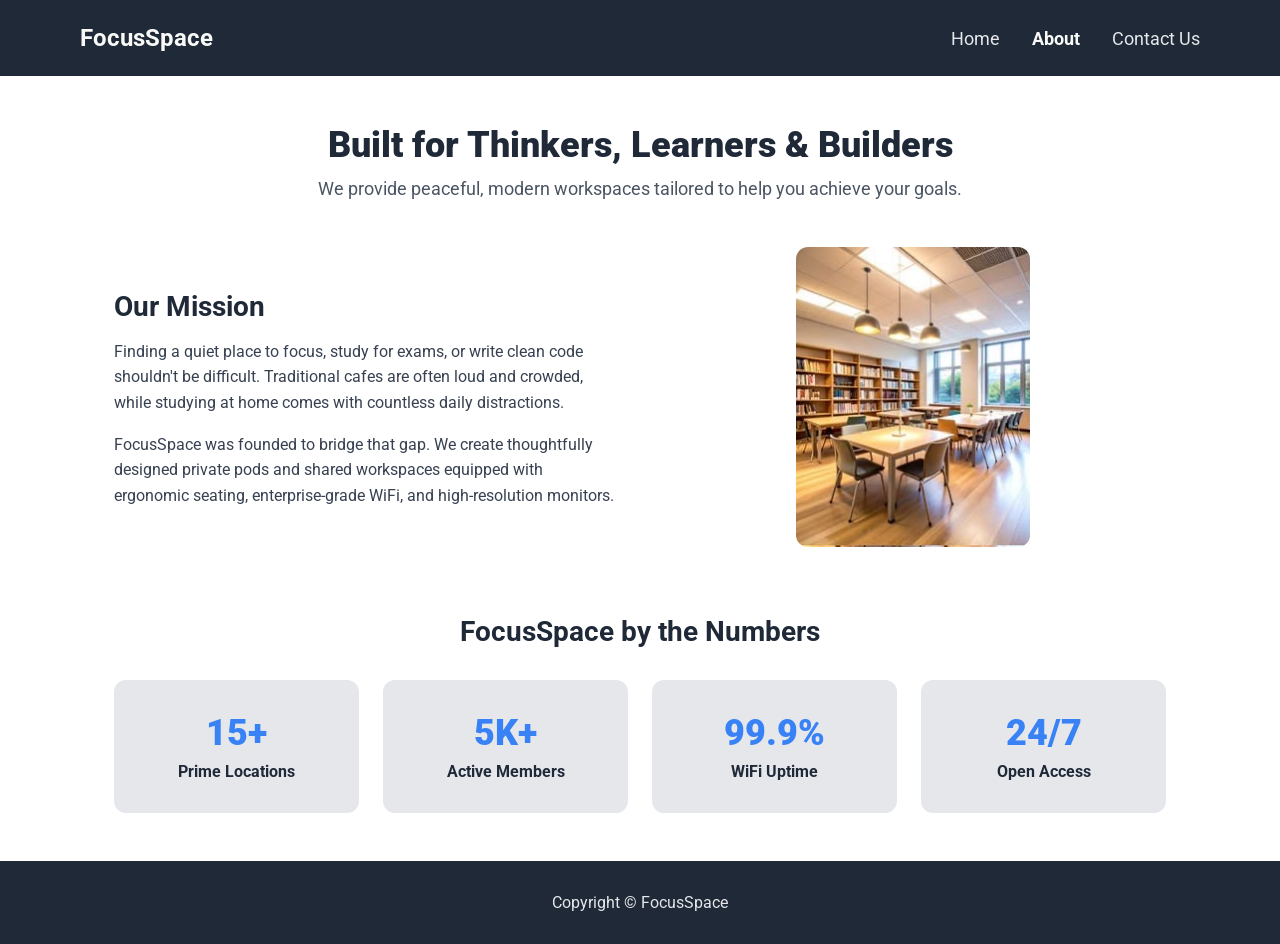
==== about.html @ 8900c51f "Update FocusSpace website layout, assets, and responsive navigation" ====
<!DOCTYPE html>
<html lang="en">
<head>
    <meta charset="UTF-8">
    <meta name="viewport" content="width=device-width, initial-scale=1.0">
    <title>FocusSpace - About</title>
    <link rel="stylesheet" href="main.css">
</head>
<body>
    <header>
        <div class="header-bar">
            <a href="index.html" class="logo">FocusSpace</a>
            
            <label for="nav-toggle" class="nav-toggle">
                <figure>                    
<img src="img/list.svg" width="32" height="32" alt="Toggle navigation menu">
                </figure>
            </label>
        </div>

        <input type="checkbox" id="nav-toggle" class="nav-toggle-checkbox">
        
        <nav>
            <ul>
                <li><a href="index.html">Home</a></li>
                <li><a href="about.html" aria-current="page">About</a></li>
                <li><a href="contact.html">Contact Us</a></li>
            </ul>
        </nav>
    </header>

    <main class="page-container">
        <section class="about-hero">
            <h1>Built for Thinkers, Learners & Builders</h1>
            <p>We provide peaceful, modern workspaces tailored to help you achieve your goals.</p>
        </section>

        <section class="about-content">
            <div class="about-text">
                <h2>Our Mission</h2>
                <p>Finding a quiet place to focus, study for exams, or write clean code shouldn't be difficult. Traditional cafes are often loud and crowded, while studying at home comes with countless daily distractions.</p>
                <p>FocusSpace was founded to bridge that gap. We create thoughtfully designed private pods and shared workspaces equipped with ergonomic seating, enterprise-grade WiFi, and high-resolution monitors.</p>
            </div>
            <div class="about-image">
                <picture>
                    <source srcset="img/desk.jpeg" media="(max-width: 600px)">
                    <img src="img/desk.jpeg" alt="Workspace interior">
                </picture>
            </div>
        </section>

        <section class="about-stats-section">
            <h2>FocusSpace by the Numbers</h2>
            <div class="stats-cards-container">
                <div class="stat-card">
                    <h3>15+</h3>
                    <p>Prime Locations</p>
                </div>
                <div class="stat-card">
                    <h3>5K+</h3>
                    <p>Active Members</p>
                </div>
                <div class="stat-card">
                    <h3>99.9%</h3>
                    <p>WiFi Uptime</p>
                </div>
                <div class="stat-card">
                    <h3>24/7</h3>
                    <p>Open Access</p>
                </div>
            </div>
        </section>
    </main>

    <footer>
        <p>Copyright &copy;  FocusSpace</p>
    </footer>
</body>
</html>
---- main.css ----
@import url('https://fonts.googleapis.com/css2?family=Roboto:ital,wght@0,300;0,400;0,700;0,900;1,300&display=swap');

* {
    margin: 0;
    padding: 0;
    box-sizing: border-box;
}

:root {
    --bg-dark: #1F2937;
    --text-main: #F9FAF8;
    --text-sub: #E5E7EB;
    --color-accent: #3882F6;
    --bg-quote: #E5E7EB;
    --text-quote: #1F2937;
    --text-info-header: #1F2937;
    --color-white: #FFFFFF;
    --font-family: 'Roboto', sans-serif;
}

body {
    font-family: var(--font-family);
    display: flex;
    flex-direction: column;
    min-height: 100vh;
    color: var(--text-main);
    background-color: var(--color-white);
}

header {
    background-color: var(--bg-dark);
    display: flex;
    flex-direction: column;
    padding: 16px 24px;
}

.header-bar {
    display: flex;
    justify-content: space-between;
    align-items: center;
    width: 100%;
}

.header-bar .logo {
    font-size: 24px;
    font-weight: 700;
    color: var(--text-main);
    text-decoration: none;
}

.nav-toggle {
    cursor: pointer;
    display: flex;
    align-items: center;
}

.nav-toggle figure {
    display: flex;
    align-items: center;
}

.nav-toggle-checkbox {
    display: none;
}

header nav {
    height: 0;
    overflow: hidden;
    transition: height 0.3s ease;
}

.nav-toggle-checkbox:checked ~ nav {
    height: auto;
}

header nav ul {
    list-style: none;
    display: flex;
    flex-direction: column;
    gap: 16px;
    padding-top: 16px;
}

header nav ul li a {
    text-decoration: none;
    color: var(--text-sub);
    font-size: 18px;
    transition: color 0.2s;
}

header nav ul li a:hover,
header nav ul li a[aria-current="page"] {
    color: var(--text-main);
    font-weight: 700;
}

.hero-section {
    background-color: var(--bg-dark);
    padding: 48px 24px 72px;
}

.hero-container {
    display: flex;
    flex-direction: column-reverse;
    align-items: center;
    gap: 32px;
    max-width: 1100px;
    margin: 0 auto;
}

.hero-text {
    display: flex;
    flex-direction: column;
    align-items: flex-start;
    gap: 16px;
    flex: 1;
}

.hero-text h1 {
    font-size: 32px;
    font-weight: 900;
    color: var(--text-main);
    line-height: 1.15;
}

.hero-text p {
    font-size: 18px;
    color: var(--text-sub);
    line-height: 1.5;
}

.btn-primary {
    display: inline-block;
    background-color: var(--color-accent);
    color: var(--text-main);
    font-size: 18px;
    font-weight: 700;
    text-decoration: none;
    padding: 10px 32px;
    border-radius: 8px;
    border: none;
    cursor: pointer;
    transition: opacity 0.2s;
}

.btn-primary:hover {
    opacity: 0.9;
}

.hero-image {
    flex: 1;
    width: 100%;
    display: flex;
    justify-content: center;
}

.hero-image img {
    width: 100%;
    max-width: 450px;
    height: 250px;
    object-fit: cover;
    border-radius: 8px;
}

.info-section {
    padding: 56px 24px;
    background-color: var(--color-white);
    display: flex;
    flex-direction: column;
    align-items: center;
    gap: 40px;
}

.info-section h2 {
    font-size: 36px;
    font-weight: 900;
    color: var(--text-info-header);
    text-align: center;
}

.cards-container {
    display: flex;
    flex-wrap: wrap;
    justify-content: center;
    gap: 36px;
    max-width: 1100px;
    width: 100%;
}

.info-card {
    display: flex;
    flex-direction: column;
    align-items: center;
    gap: 12px;
    width: 180px;
    text-align: center;
}

.card-image-box {
    width: 140px;
    height: 140px;
    border: 4px solid var(--color-accent);
    border-radius: 16px;
    overflow: hidden;
    display: flex;
    align-items: center;
    justify-content: center;
}

.card-image-box img {
    width: 100%;
    height: 100%;
    object-fit: cover;
}

.info-card p {
    font-size: 14px;
    color: #4b5563;
    line-height: 1.4;
}

.quote-section {
    background-color: var(--bg-quote);
    padding: 80px 24px;
    display: flex;
    justify-content: center;
}

.quote-container {
    max-width: 820px;
    display: flex;
    flex-direction: column;
    gap: 12px;
}

.quote-container blockquote {
    font-size: 24px;
    font-weight: 300;
    font-style: italic;
    color: var(--text-quote);
    line-height: 1.4;
}

.quote-container figcaption {
    font-size: 18px;
    font-weight: 700;
    color: var(--text-quote);
    align-self: flex-end;
}

.cta-section {
    padding: 64px 24px;
    background-color: var(--color-white);
    display: flex;
    justify-content: center;
}

.cta-box {
    background-color: var(--color-accent);
    color: var(--text-main);
    border-radius: 12px;
    padding: 40px 32px;
    display: flex;
    flex-direction: column;
    gap: 24px;
    width: 100%;
    max-width: 1000px;
    align-items: flex-start;
}

.cta-text h3 {
    font-size: 22px;
    font-weight: 700;
    margin-bottom: 6px;
}

.cta-text p {
    font-size: 16px;
    color: var(--text-sub);
}

.btn-cta {
    display: inline-block;
    border: 2px solid var(--text-main);
    color: var(--text-main);
    background-color: transparent;
    font-size: 16px;
    font-weight: 700;
    text-decoration: none;
    padding: 8px 32px;
    border-radius: 8px;
    cursor: pointer;
    align-self: flex-start;
    transition: background-color 0.2s;
}

.btn-cta:hover {
    background-color: rgba(255, 255, 255, 0.15);
}

.page-container {
    max-width: 1100px;
    margin: 0 auto;
    padding: 48px 24px;
    width: 100%;
    flex: 1;
}

.about-hero {
    text-align: center;
    margin-bottom: 48px;
}

.about-hero h1 {
    font-size: 36px;
    font-weight: 900;
    color: var(--text-info-header);
    margin-bottom: 12px;
}

.about-hero p {
    font-size: 18px;
    color: #4b5563;
}

.about-content {
    display: flex;
    flex-direction: column;
    gap: 40px;
    align-items: center;
    margin-bottom: 64px;
}

.about-text {
    flex: 1;
    display: flex;
    flex-direction: column;
    gap: 16px;
}

.about-text h2 {
    font-size: 28px;
    color: var(--text-info-header);
}

.about-text p {
    font-size: 16px;
    line-height: 1.6;
    color: #374151;
}

.about-image {
    flex: 1;
    width: 100%;
    display: flex;
    justify-content: center;
}

.about-image img {
    width: 100%;
    max-width: 480px;
    height: 300px;
    object-fit: cover;
    border-radius: 12px;
}

.about-stats-section {
    text-align: center;
}

.about-stats-section h2 {
    font-size: 28px;
    color: var(--text-info-header);
    margin-bottom: 32px;
}

.stats-cards-container {
    display: flex;
    flex-wrap: wrap;
    justify-content: center;
    gap: 24px;
}

.stat-card {
    flex: 1 1 200px;
    background-color: var(--bg-quote);
    padding: 32px 16px;
    border-radius: 12px;
    display: flex;
    flex-direction: column;
    align-items: center;
    gap: 8px;
}

.stat-card h3 {
    font-size: 36px;
    font-weight: 900;
    color: var(--color-accent);
}

.stat-card p {
    font-size: 16px;
    color: var(--text-info-header);
    font-weight: 700;
}

.contact-section {
    display: flex;
    justify-content: center;
}

.contact-card {
    background-color: var(--bg-quote);
    padding: 40px 32px;
    border-radius: 16px;
    max-width: 600px;
    width: 100%;
    display: flex;
    flex-direction: column;
    gap: 20px;
}

.contact-card h1 {
    font-size: 32px;
    font-weight: 900;
    color: var(--text-info-header);
    text-align: center;
}

.contact-card p {
    font-size: 16px;
    color: #4b5563;
    text-align: center;
    line-height: 1.5;
}

.contact-form {
    display: flex;
    flex-direction: column;
    gap: 16px;
    margin-top: 12px;
}

.form-group {
    display: flex;
    flex-direction: column;
    gap: 6px;
}

.form-group label {
    font-size: 14px;
    font-weight: 700;
    color: var(--text-info-header);
}

.form-group input,
.form-group textarea {
    padding: 12px 16px;
    border-radius: 8px;
    border: 1px solid #d1d5db;
    font-family: inherit;
    font-size: 15px;
}

.form-group input:focus,
.form-group textarea:focus {
    outline: 2px solid var(--color-accent);
    border-color: transparent;
}

.form-btn {
    align-self: stretch;
    text-align: center;
    margin-top: 8px;
}

footer {
    background-color: var(--bg-dark);
    padding: 32px 16px;
    display: flex;
    justify-content: center;
    align-items: center;
    margin-top: auto;
}

footer p {
    font-size: 16px;
    color: var(--text-sub);
}

@media (min-width: 768px) {
    .hero-text h1 {
        font-size: 40px;
    }
    .quote-container blockquote {
        font-size: 32px;
    }
    .cta-box {
        flex-direction: row;
        justify-content: space-between;
        align-items: center;
        padding: 48px 64px;
    }
    .btn-cta {
        align-self: center;
    }
    .about-content {
        flex-direction: row;
    }
}

@media (min-width: 1024px) {
    header {
        flex-direction: row;
        justify-content: space-between;
        align-items: center;
        padding: 24px 80px;
    }

    .header-bar {
        width: auto;
    }

    .nav-toggle {
        display: none;
    }

    header nav {
        height: auto;
    }

    header nav ul {
        flex-direction: row;
        gap: 32px;
        padding-top: 0;
    }

    .hero-section {
        padding: 72px 80px 100px;
    }

    .hero-container {
        flex-direction: row;
        justify-content: space-between;
        gap: 64px;
    }

    .hero-text h1 {
        font-size: 48px;
    }

    .quote-container blockquote {
        font-size: 36px;
    }
}
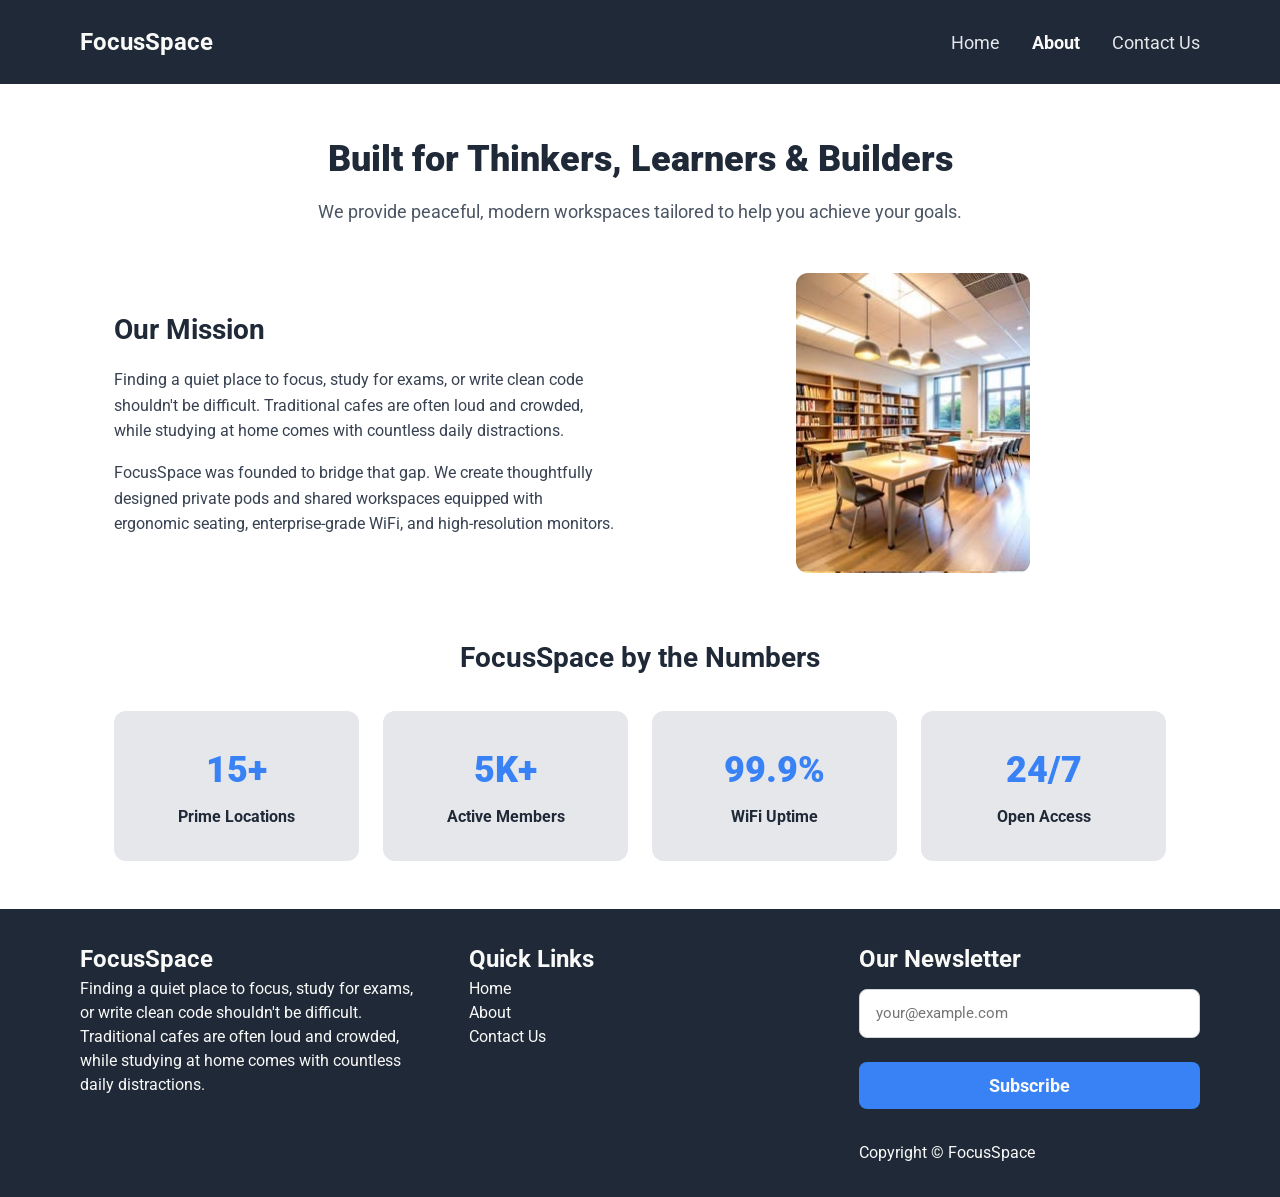
==== commit 3b1be49d: "updated footer html and css" ====
--- a/about.html
+++ b/about.html
@@ -1,4 +1,4 @@
-<!DOCTYPE html>
+<!doctype html>
 <html lang="en">
 <head>
     <meta charset="UTF-8">
@@ -73,7 +73,38 @@
     </main>
 
     <footer>
-        <p>Copyright &copy;  FocusSpace</p>
+      <div class="footer-column">
+        <h2><a href="index.html">FocusSpace</a></h2>
+        <p>
+          Finding a quiet place to focus, study for exams, or write clean code
+          shouldn't be difficult. Traditional cafes are often loud and crowded,
+          while studying at home comes with countless daily distractions.
+        </p>
+      </div>
+      <div class="footer-column">
+        <h2>Quick Links</h2>
+        <div class="footer-links">
+          <a href="./index.html">Home</a>
+          <a href="./about.html">About</a>
+          <a href="./contact.html">Contact Us</a>
+        </div>
+      </div>
+      <div class="footer-column">
+        <h2>Our Newsletter</h2>
+        <form class="contact-form" action="/subscribe" method="post">
+          <div class="form-group">
+            <input
+              type="email"
+              id="email"
+              name="email"
+              placeholder="your@example.com"
+              required
+            />
+          </div>
+          <button type="submit" class="btn-primary form-btn">Subscribe</button>
+        </form>
+        <p>Copyright &copy; FocusSpace</p>
+      </div>
     </footer>
-</body>
-</html>+  </body>
+</html>
--- a/main.css
+++ b/main.css
@@ -1,555 +1,544 @@
-@import url('https://fonts.googleapis.com/css2?family=Roboto:ital,wght@0,300;0,400;0,700;0,900;1,300&display=swap');
+@import url("https://fonts.googleapis.com/css2?family=Roboto:ital,wght@0,300;0,400;0,700;0,900;1,300&display=swap");
+
+@import url("./css/reset.css");
+@import url("./css/footer.css");
 
 * {
-    margin: 0;
-    padding: 0;
-    box-sizing: border-box;
+  margin: 0;
+  padding: 0;
+  box-sizing: border-box;
 }
 
 :root {
-    --bg-dark: #1F2937;
-    --text-main: #F9FAF8;
-    --text-sub: #E5E7EB;
-    --color-accent: #3882F6;
-    --bg-quote: #E5E7EB;
-    --text-quote: #1F2937;
-    --text-info-header: #1F2937;
-    --color-white: #FFFFFF;
-    --font-family: 'Roboto', sans-serif;
+  --bg-dark: #1f2937;
+  --text-main: #f9faf8;
+  --text-sub: #e5e7eb;
+  --color-accent: #3882f6;
+  --bg-quote: #e5e7eb;
+  --text-quote: #1f2937;
+  --text-info-header: #1f2937;
+  --color-white: #ffffff;
+  --font-family: "Roboto", sans-serif;
 }
 
 body {
-    font-family: var(--font-family);
-    display: flex;
-    flex-direction: column;
-    min-height: 100vh;
-    color: var(--text-main);
-    background-color: var(--color-white);
+  font-family: var(--font-family);
+  display: flex;
+  flex-direction: column;
+  min-height: 100vh;
+  color: var(--text-main);
+  background-color: var(--color-white);
 }
 
 header {
-    background-color: var(--bg-dark);
-    display: flex;
-    flex-direction: column;
-    padding: 16px 24px;
+  background-color: var(--bg-dark);
+  display: flex;
+  flex-direction: column;
+  padding: 16px 24px;
 }
 
 .header-bar {
-    display: flex;
+  display: flex;
+  justify-content: space-between;
+  align-items: center;
+  width: 100%;
+}
+
+.header-bar .logo {
+  font-size: 24px;
+  font-weight: 700;
+  color: var(--text-main);
+  text-decoration: none;
+}
+
+.nav-toggle {
+  cursor: pointer;
+  display: flex;
+  align-items: center;
+}
+
+.nav-toggle figure {
+  display: flex;
+  align-items: center;
+}
+
+.nav-toggle-checkbox {
+  display: none;
+}
+
+header nav {
+  height: 0;
+  overflow: hidden;
+  transition: height 0.3s ease;
+}
+
+.nav-toggle-checkbox:checked ~ nav {
+  height: auto;
+}
+
+header nav ul {
+  list-style: none;
+  display: flex;
+  flex-direction: column;
+  gap: 16px;
+  padding-top: 16px;
+}
+
+header nav ul li a {
+  text-decoration: none;
+  color: var(--text-sub);
+  font-size: 18px;
+  transition: color 0.2s;
+}
+
+header nav ul li a:hover,
+header nav ul li a[aria-current="page"] {
+  color: var(--text-main);
+  font-weight: 700;
+}
+
+.hero-section {
+  background-color: var(--bg-dark);
+  padding: 48px 24px 72px;
+}
+
+.hero-container {
+  display: flex;
+  flex-direction: column-reverse;
+  align-items: center;
+  gap: 32px;
+  max-width: 1100px;
+  margin: 0 auto;
+}
+
+.hero-text {
+  display: flex;
+  flex-direction: column;
+  align-items: flex-start;
+  gap: 16px;
+  flex: 1;
+}
+
+.hero-text h1 {
+  font-size: 32px;
+  font-weight: 900;
+  color: var(--text-main);
+  line-height: 1.15;
+}
+
+.hero-text p {
+  font-size: 18px;
+  color: var(--text-sub);
+  line-height: 1.5;
+}
+
+.btn-primary {
+  display: inline-block;
+  background-color: var(--color-accent);
+  color: var(--text-main);
+  font-size: 18px;
+  font-weight: 700;
+  text-decoration: none;
+  padding: 10px 32px;
+  border-radius: 8px;
+  border: none;
+  cursor: pointer;
+  transition: opacity 0.2s;
+}
+
+.btn-primary:hover {
+  opacity: 0.9;
+}
+
+.hero-image {
+  flex: 1;
+  width: 100%;
+  display: flex;
+  justify-content: center;
+}
+
+.hero-image img {
+  width: 100%;
+  max-width: 450px;
+  height: 250px;
+  object-fit: cover;
+  border-radius: 8px;
+}
+
+.info-section {
+  padding: 56px 24px;
+  background-color: var(--color-white);
+  display: flex;
+  flex-direction: column;
+  align-items: center;
+  gap: 40px;
+}
+
+.info-section h2 {
+  font-size: 36px;
+  font-weight: 900;
+  color: var(--text-info-header);
+  text-align: center;
+}
+
+.cards-container {
+  display: flex;
+  flex-wrap: wrap;
+  justify-content: center;
+  gap: 36px;
+  max-width: 1100px;
+  width: 100%;
+}
+
+.info-card {
+  display: flex;
+  flex-direction: column;
+  align-items: center;
+  gap: 12px;
+  width: 180px;
+  text-align: center;
+}
+
+.card-image-box {
+  width: 140px;
+  height: 140px;
+  border: 4px solid var(--color-accent);
+  border-radius: 16px;
+  overflow: hidden;
+  display: flex;
+  align-items: center;
+  justify-content: center;
+}
+
+.card-image-box img {
+  width: 100%;
+  height: 100%;
+  object-fit: cover;
+}
+
+.info-card p {
+  font-size: 14px;
+  color: #4b5563;
+  line-height: 1.4;
+}
+
+.quote-section {
+  background-color: var(--bg-quote);
+  padding: 80px 24px;
+  display: flex;
+  justify-content: center;
+}
+
+.quote-container {
+  max-width: 820px;
+  display: flex;
+  flex-direction: column;
+  gap: 12px;
+}
+
+.quote-container blockquote {
+  font-size: 24px;
+  font-weight: 300;
+  font-style: italic;
+  color: var(--text-quote);
+  line-height: 1.4;
+}
+
+.quote-container figcaption {
+  font-size: 18px;
+  font-weight: 700;
+  color: var(--text-quote);
+  align-self: flex-end;
+}
+
+.cta-section {
+  padding: 64px 24px;
+  background-color: var(--color-white);
+  display: flex;
+  justify-content: center;
+}
+
+.cta-box {
+  background-color: var(--color-accent);
+  color: var(--text-main);
+  border-radius: 12px;
+  padding: 40px 32px;
+  display: flex;
+  flex-direction: column;
+  gap: 24px;
+  width: 100%;
+  max-width: 1000px;
+  align-items: flex-start;
+}
+
+.cta-text h3 {
+  font-size: 22px;
+  font-weight: 700;
+  margin-bottom: 6px;
+}
+
+.cta-text p {
+  font-size: 16px;
+  color: var(--text-sub);
+}
+
+.btn-cta {
+  display: inline-block;
+  border: 2px solid var(--text-main);
+  color: var(--text-main);
+  background-color: transparent;
+  font-size: 16px;
+  font-weight: 700;
+  text-decoration: none;
+  padding: 8px 32px;
+  border-radius: 8px;
+  cursor: pointer;
+  align-self: flex-start;
+  transition: background-color 0.2s;
+}
+
+.btn-cta:hover {
+  background-color: rgba(255, 255, 255, 0.15);
+}
+
+.page-container {
+  max-width: 1100px;
+  margin: 0 auto;
+  padding: 48px 24px;
+  width: 100%;
+  flex: 1;
+}
+
+.about-hero {
+  text-align: center;
+  margin-bottom: 48px;
+}
+
+.about-hero h1 {
+  font-size: 36px;
+  font-weight: 900;
+  color: var(--text-info-header);
+  margin-bottom: 12px;
+}
+
+.about-hero p {
+  font-size: 18px;
+  color: #4b5563;
+}
+
+.about-content {
+  display: flex;
+  flex-direction: column;
+  gap: 40px;
+  align-items: center;
+  margin-bottom: 64px;
+}
+
+.about-text {
+  flex: 1;
+  display: flex;
+  flex-direction: column;
+  gap: 16px;
+}
+
+.about-text h2 {
+  font-size: 28px;
+  color: var(--text-info-header);
+}
+
+.about-text p {
+  font-size: 16px;
+  line-height: 1.6;
+  color: #374151;
+}
+
+.about-image {
+  flex: 1;
+  width: 100%;
+  display: flex;
+  justify-content: center;
+}
+
+.about-image img {
+  width: 100%;
+  max-width: 480px;
+  height: 300px;
+  object-fit: cover;
+  border-radius: 12px;
+}
+
+.about-stats-section {
+  text-align: center;
+}
+
+.about-stats-section h2 {
+  font-size: 28px;
+  color: var(--text-info-header);
+  margin-bottom: 32px;
+}
+
+.stats-cards-container {
+  display: flex;
+  flex-wrap: wrap;
+  justify-content: center;
+  gap: 24px;
+}
+
+.stat-card {
+  flex: 1 1 200px;
+  background-color: var(--bg-quote);
+  padding: 32px 16px;
+  border-radius: 12px;
+  display: flex;
+  flex-direction: column;
+  align-items: center;
+  gap: 8px;
+}
+
+.stat-card h3 {
+  font-size: 36px;
+  font-weight: 900;
+  color: var(--color-accent);
+}
+
+.stat-card p {
+  font-size: 16px;
+  color: var(--text-info-header);
+  font-weight: 700;
+}
+
+.contact-section {
+  display: flex;
+  justify-content: center;
+}
+
+.contact-card {
+  background-color: var(--bg-quote);
+  padding: 40px 32px;
+  border-radius: 16px;
+  max-width: 600px;
+  width: 100%;
+  display: flex;
+  flex-direction: column;
+  gap: 20px;
+}
+
+.contact-card h1 {
+  font-size: 32px;
+  font-weight: 900;
+  color: var(--text-info-header);
+  text-align: center;
+}
+
+.contact-card p {
+  font-size: 16px;
+  color: #4b5563;
+  text-align: center;
+  line-height: 1.5;
+}
+
+.contact-form {
+  display: flex;
+  flex-direction: column;
+  gap: 16px;
+  margin-top: 12px;
+}
+
+.form-group {
+  display: flex;
+  flex-direction: column;
+  gap: 6px;
+}
+
+.form-group label {
+  font-size: 14px;
+  font-weight: 700;
+  color: var(--text-info-header);
+}
+
+.form-group input,
+.form-group textarea {
+  padding: 12px 16px;
+  border-radius: 8px;
+  border: 1px solid #d1d5db;
+  font-family: inherit;
+  font-size: 15px;
+}
+
+.form-group input:focus,
+.form-group textarea:focus {
+  outline: 2px solid var(--color-accent);
+  border-color: transparent;
+}
+
+.form-btn {
+  align-self: stretch;
+  text-align: center;
+  margin-top: 8px;
+}
+
+@media (min-width: 768px) {
+  .hero-text h1 {
+    font-size: 40px;
+  }
+  .quote-container blockquote {
+    font-size: 32px;
+  }
+  .cta-box {
+    flex-direction: row;
     justify-content: space-between;
     align-items: center;
-    width: 100%;
-}
-
-.header-bar .logo {
-    font-size: 24px;
-    font-weight: 700;
-    color: var(--text-main);
-    text-decoration: none;
-}
-
-.nav-toggle {
-    cursor: pointer;
-    display: flex;
+    padding: 48px 64px;
+  }
+  .btn-cta {
+    align-self: center;
+  }
+  .about-content {
+    flex-direction: row;
+  }
+}
+
+@media (min-width: 1024px) {
+  header {
+    flex-direction: row;
+    justify-content: space-between;
     align-items: center;
-}
-
-.nav-toggle figure {
-    display: flex;
-    align-items: center;
-}
-
-.nav-toggle-checkbox {
+    padding: 24px 80px;
+  }
+
+  .header-bar {
+    width: auto;
+  }
+
+  .nav-toggle {
     display: none;
-}
-
-header nav {
-    height: 0;
-    overflow: hidden;
-    transition: height 0.3s ease;
-}
-
-.nav-toggle-checkbox:checked ~ nav {
+  }
+
+  header nav {
     height: auto;
-}
-
-header nav ul {
-    list-style: none;
-    display: flex;
-    flex-direction: column;
-    gap: 16px;
-    padding-top: 16px;
-}
-
-header nav ul li a {
-    text-decoration: none;
-    color: var(--text-sub);
-    font-size: 18px;
-    transition: color 0.2s;
-}
-
-header nav ul li a:hover,
-header nav ul li a[aria-current="page"] {
-    color: var(--text-main);
-    font-weight: 700;
-}
-
-.hero-section {
-    background-color: var(--bg-dark);
-    padding: 48px 24px 72px;
-}
-
-.hero-container {
-    display: flex;
-    flex-direction: column-reverse;
-    align-items: center;
+  }
+
+  header nav ul {
+    flex-direction: row;
     gap: 32px;
-    max-width: 1100px;
-    margin: 0 auto;
-}
-
-.hero-text {
-    display: flex;
-    flex-direction: column;
-    align-items: flex-start;
-    gap: 16px;
-    flex: 1;
-}
-
-.hero-text h1 {
-    font-size: 32px;
-    font-weight: 900;
-    color: var(--text-main);
-    line-height: 1.15;
-}
-
-.hero-text p {
-    font-size: 18px;
-    color: var(--text-sub);
-    line-height: 1.5;
-}
-
-.btn-primary {
-    display: inline-block;
-    background-color: var(--color-accent);
-    color: var(--text-main);
-    font-size: 18px;
-    font-weight: 700;
-    text-decoration: none;
-    padding: 10px 32px;
-    border-radius: 8px;
-    border: none;
-    cursor: pointer;
-    transition: opacity 0.2s;
-}
-
-.btn-primary:hover {
-    opacity: 0.9;
-}
-
-.hero-image {
-    flex: 1;
-    width: 100%;
-    display: flex;
-    justify-content: center;
-}
-
-.hero-image img {
-    width: 100%;
-    max-width: 450px;
-    height: 250px;
-    object-fit: cover;
-    border-radius: 8px;
-}
-
-.info-section {
-    padding: 56px 24px;
-    background-color: var(--color-white);
-    display: flex;
-    flex-direction: column;
-    align-items: center;
-    gap: 40px;
-}
-
-.info-section h2 {
+    padding-top: 0;
+  }
+
+  .hero-section {
+    padding: 72px 80px 100px;
+  }
+
+  .hero-container {
+    flex-direction: row;
+    justify-content: space-between;
+    gap: 64px;
+  }
+
+  .hero-text h1 {
+    font-size: 48px;
+  }
+
+  .quote-container blockquote {
     font-size: 36px;
-    font-weight: 900;
-    color: var(--text-info-header);
-    text-align: center;
-}
-
-.cards-container {
-    display: flex;
-    flex-wrap: wrap;
-    justify-content: center;
-    gap: 36px;
-    max-width: 1100px;
-    width: 100%;
-}
-
-.info-card {
-    display: flex;
-    flex-direction: column;
-    align-items: center;
-    gap: 12px;
-    width: 180px;
-    text-align: center;
-}
-
-.card-image-box {
-    width: 140px;
-    height: 140px;
-    border: 4px solid var(--color-accent);
-    border-radius: 16px;
-    overflow: hidden;
-    display: flex;
-    align-items: center;
-    justify-content: center;
-}
-
-.card-image-box img {
-    width: 100%;
-    height: 100%;
-    object-fit: cover;
-}
-
-.info-card p {
-    font-size: 14px;
-    color: #4b5563;
-    line-height: 1.4;
-}
-
-.quote-section {
-    background-color: var(--bg-quote);
-    padding: 80px 24px;
-    display: flex;
-    justify-content: center;
-}
-
-.quote-container {
-    max-width: 820px;
-    display: flex;
-    flex-direction: column;
-    gap: 12px;
-}
-
-.quote-container blockquote {
-    font-size: 24px;
-    font-weight: 300;
-    font-style: italic;
-    color: var(--text-quote);
-    line-height: 1.4;
-}
-
-.quote-container figcaption {
-    font-size: 18px;
-    font-weight: 700;
-    color: var(--text-quote);
-    align-self: flex-end;
-}
-
-.cta-section {
-    padding: 64px 24px;
-    background-color: var(--color-white);
-    display: flex;
-    justify-content: center;
-}
-
-.cta-box {
-    background-color: var(--color-accent);
-    color: var(--text-main);
-    border-radius: 12px;
-    padding: 40px 32px;
-    display: flex;
-    flex-direction: column;
-    gap: 24px;
-    width: 100%;
-    max-width: 1000px;
-    align-items: flex-start;
-}
-
-.cta-text h3 {
-    font-size: 22px;
-    font-weight: 700;
-    margin-bottom: 6px;
-}
-
-.cta-text p {
-    font-size: 16px;
-    color: var(--text-sub);
-}
-
-.btn-cta {
-    display: inline-block;
-    border: 2px solid var(--text-main);
-    color: var(--text-main);
-    background-color: transparent;
-    font-size: 16px;
-    font-weight: 700;
-    text-decoration: none;
-    padding: 8px 32px;
-    border-radius: 8px;
-    cursor: pointer;
-    align-self: flex-start;
-    transition: background-color 0.2s;
-}
-
-.btn-cta:hover {
-    background-color: rgba(255, 255, 255, 0.15);
-}
-
-.page-container {
-    max-width: 1100px;
-    margin: 0 auto;
-    padding: 48px 24px;
-    width: 100%;
-    flex: 1;
-}
-
-.about-hero {
-    text-align: center;
-    margin-bottom: 48px;
-}
-
-.about-hero h1 {
-    font-size: 36px;
-    font-weight: 900;
-    color: var(--text-info-header);
-    margin-bottom: 12px;
-}
-
-.about-hero p {
-    font-size: 18px;
-    color: #4b5563;
-}
-
-.about-content {
-    display: flex;
-    flex-direction: column;
-    gap: 40px;
-    align-items: center;
-    margin-bottom: 64px;
-}
-
-.about-text {
-    flex: 1;
-    display: flex;
-    flex-direction: column;
-    gap: 16px;
-}
-
-.about-text h2 {
-    font-size: 28px;
-    color: var(--text-info-header);
-}
-
-.about-text p {
-    font-size: 16px;
-    line-height: 1.6;
-    color: #374151;
-}
-
-.about-image {
-    flex: 1;
-    width: 100%;
-    display: flex;
-    justify-content: center;
-}
-
-.about-image img {
-    width: 100%;
-    max-width: 480px;
-    height: 300px;
-    object-fit: cover;
-    border-radius: 12px;
-}
-
-.about-stats-section {
-    text-align: center;
-}
-
-.about-stats-section h2 {
-    font-size: 28px;
-    color: var(--text-info-header);
-    margin-bottom: 32px;
-}
-
-.stats-cards-container {
-    display: flex;
-    flex-wrap: wrap;
-    justify-content: center;
-    gap: 24px;
-}
-
-.stat-card {
-    flex: 1 1 200px;
-    background-color: var(--bg-quote);
-    padding: 32px 16px;
-    border-radius: 12px;
-    display: flex;
-    flex-direction: column;
-    align-items: center;
-    gap: 8px;
-}
-
-.stat-card h3 {
-    font-size: 36px;
-    font-weight: 900;
-    color: var(--color-accent);
-}
-
-.stat-card p {
-    font-size: 16px;
-    color: var(--text-info-header);
-    font-weight: 700;
-}
-
-.contact-section {
-    display: flex;
-    justify-content: center;
-}
-
-.contact-card {
-    background-color: var(--bg-quote);
-    padding: 40px 32px;
-    border-radius: 16px;
-    max-width: 600px;
-    width: 100%;
-    display: flex;
-    flex-direction: column;
-    gap: 20px;
-}
-
-.contact-card h1 {
-    font-size: 32px;
-    font-weight: 900;
-    color: var(--text-info-header);
-    text-align: center;
-}
-
-.contact-card p {
-    font-size: 16px;
-    color: #4b5563;
-    text-align: center;
-    line-height: 1.5;
-}
-
-.contact-form {
-    display: flex;
-    flex-direction: column;
-    gap: 16px;
-    margin-top: 12px;
-}
-
-.form-group {
-    display: flex;
-    flex-direction: column;
-    gap: 6px;
-}
-
-.form-group label {
-    font-size: 14px;
-    font-weight: 700;
-    color: var(--text-info-header);
-}
-
-.form-group input,
-.form-group textarea {
-    padding: 12px 16px;
-    border-radius: 8px;
-    border: 1px solid #d1d5db;
-    font-family: inherit;
-    font-size: 15px;
-}
-
-.form-group input:focus,
-.form-group textarea:focus {
-    outline: 2px solid var(--color-accent);
-    border-color: transparent;
-}
-
-.form-btn {
-    align-self: stretch;
-    text-align: center;
-    margin-top: 8px;
-}
-
-footer {
-    background-color: var(--bg-dark);
-    padding: 32px 16px;
-    display: flex;
-    justify-content: center;
-    align-items: center;
-    margin-top: auto;
-}
-
-footer p {
-    font-size: 16px;
-    color: var(--text-sub);
-}
-
-@media (min-width: 768px) {
-    .hero-text h1 {
-        font-size: 40px;
-    }
-    .quote-container blockquote {
-        font-size: 32px;
-    }
-    .cta-box {
-        flex-direction: row;
-        justify-content: space-between;
-        align-items: center;
-        padding: 48px 64px;
-    }
-    .btn-cta {
-        align-self: center;
-    }
-    .about-content {
-        flex-direction: row;
-    }
-}
-
-@media (min-width: 1024px) {
-    header {
-        flex-direction: row;
-        justify-content: space-between;
-        align-items: center;
-        padding: 24px 80px;
-    }
-
-    .header-bar {
-        width: auto;
-    }
-
-    .nav-toggle {
-        display: none;
-    }
-
-    header nav {
-        height: auto;
-    }
-
-    header nav ul {
-        flex-direction: row;
-        gap: 32px;
-        padding-top: 0;
-    }
-
-    .hero-section {
-        padding: 72px 80px 100px;
-    }
-
-    .hero-container {
-        flex-direction: row;
-        justify-content: space-between;
-        gap: 64px;
-    }
-
-    .hero-text h1 {
-        font-size: 48px;
-    }
-
-    .quote-container blockquote {
-        font-size: 36px;
-    }
-}+  }
+}
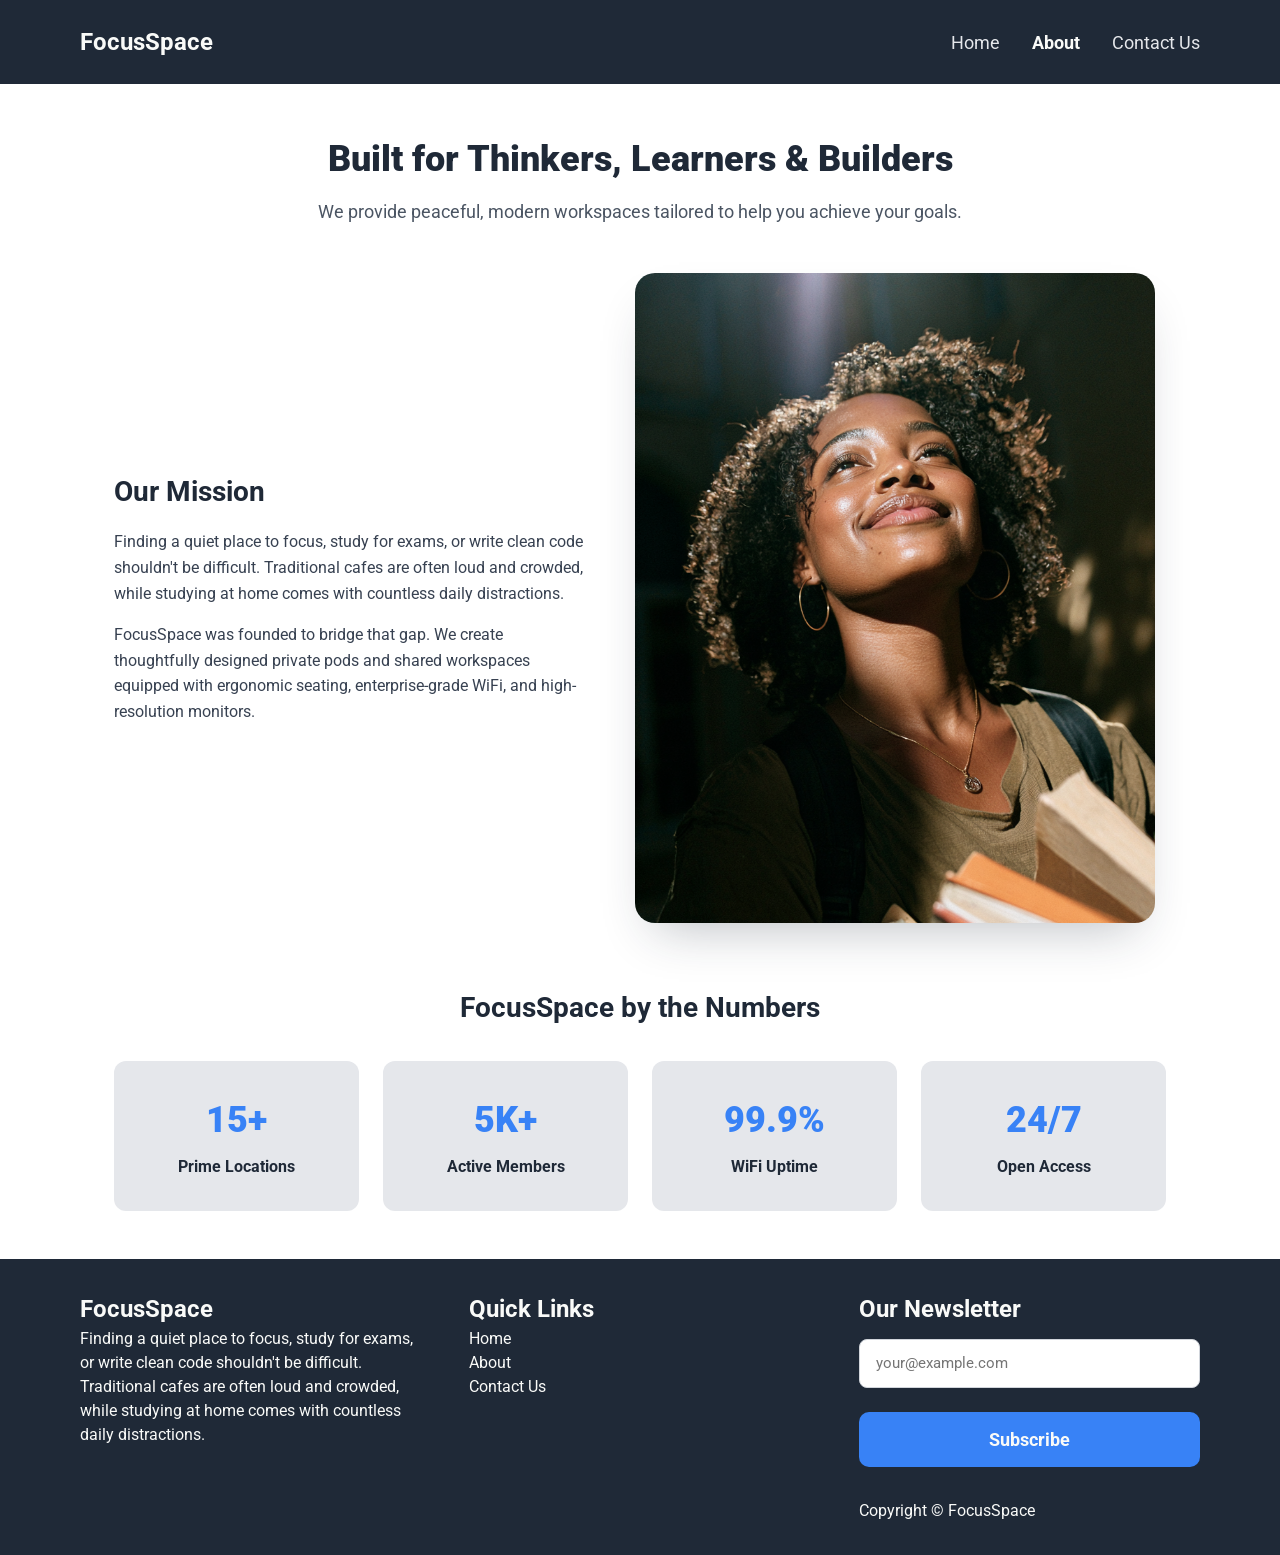
==== commit f975876a: "Polish hero, cards, and about image; footer nav - Enlarge hero image, refine headline type, add soft" ====
--- a/about.html
+++ b/about.html
@@ -10,16 +10,16 @@
     <header>
         <div class="header-bar">
             <a href="index.html" class="logo">FocusSpace</a>
-            
+
             <label for="nav-toggle" class="nav-toggle">
-                <figure>                    
+                <figure>
 <img src="img/list.svg" width="32" height="32" alt="Toggle navigation menu">
                 </figure>
             </label>
         </div>
 
         <input type="checkbox" id="nav-toggle" class="nav-toggle-checkbox">
-        
+
         <nav>
             <ul>
                 <li><a href="index.html">Home</a></li>
@@ -43,8 +43,8 @@
             </div>
             <div class="about-image">
                 <picture>
-                    <source srcset="img/desk.jpeg" media="(max-width: 600px)">
-                    <img src="img/desk.jpeg" alt="Workspace interior">
+                    <source srcset="img/futuristic-home.png" media="(max-width: 600px)">
+                    <img src="img/futuristic-home.png" alt="Workspace interior">
                 </picture>
             </div>
         </section>
@@ -83,11 +83,13 @@
       </div>
       <div class="footer-column">
         <h2>Quick Links</h2>
-        <div class="footer-links">
-          <a href="./index.html">Home</a>
-          <a href="./about.html">About</a>
-          <a href="./contact.html">Contact Us</a>
-        </div>
+        <nav class="footer-links">
+          <ul>
+            <li><a href="./index.html">Home</a></li>
+            <li><a href="./about.html">About</a></li>
+            <li><a href="./contact.html">Contact Us</a></li>
+          </ul>
+        </nav>
       </div>
       <div class="footer-column">
         <h2>Our Newsletter</h2>
--- a/main.css
+++ b/main.css
@@ -99,14 +99,16 @@
 
 .hero-section {
   background-color: var(--bg-dark);
-  padding: 48px 24px 72px;
+  padding: 56px 24px 72px;
+  position: relative;
+  overflow: hidden;
 }
 
 .hero-container {
   display: flex;
   flex-direction: column-reverse;
   align-items: center;
-  gap: 32px;
+  gap: 48px;
   max-width: 1100px;
   margin: 0 auto;
 }
@@ -115,21 +117,28 @@
   display: flex;
   flex-direction: column;
   align-items: flex-start;
-  gap: 16px;
+  gap: 24px;
   flex: 1;
 }
 
 .hero-text h1 {
-  font-size: 32px;
+  font-size: clamp(36px, 5vw, 54px);
   font-weight: 900;
   color: var(--text-main);
-  line-height: 1.15;
+  line-height: 1.1;
+  letter-spacing: -0.02em;
+  text-wrap: balance;
 }
 
 .hero-text p {
   font-size: 18px;
   color: var(--text-sub);
-  line-height: 1.5;
+  line-height: 1.6;
+  max-width: 46ch;
+}
+
+.hero-text span {
+    color: var(--color-accent);
 }
 
 .btn-primary {
@@ -139,30 +148,52 @@
   font-size: 18px;
   font-weight: 700;
   text-decoration: none;
-  padding: 10px 32px;
-  border-radius: 8px;
+  padding: 14px 36px;
+  border-radius: 10px;
   border: none;
   cursor: pointer;
-  transition: opacity 0.2s;
+  transition: opacity 0.2s, transform 0.2s, box-shadow 0.2s;
 }
 
 .btn-primary:hover {
-  opacity: 0.9;
+  opacity: 0.95;
+  transform: translateY(-2px);
+  box-shadow: 0 10px 24px rgba(56, 130, 246, 0.35);
 }
 
 .hero-image {
-  flex: 1;
-  width: 100%;
-  display: flex;
-  justify-content: center;
+  flex: 1.25;
+  width: 100%;
+  display: flex;
+  justify-content: center;
+  position: relative;
+}
+
+.hero-image::before {
+  content: "";
+  position: absolute;
+  width: 80%;
+  height: 75%;
+  top: 12%;
+  left: 10%;
+  background: radial-gradient(
+    ellipse at center,
+    rgba(56, 130, 246, 0.3) 0%,
+    transparent 70%
+  );
+  filter: blur(48px);
+  z-index: 0;
 }
 
 .hero-image img {
-  width: 100%;
-  max-width: 450px;
-  height: 250px;
+  position: relative;
+  z-index: 1;
+  width: 100%;
+  max-width: 680px;
+  height: auto;
   object-fit: cover;
-  border-radius: 8px;
+  border-radius: 20px;
+  box-shadow: 0 32px 64px -16px rgba(0, 0, 0, 0.55);
 }
 
 .info-section {
@@ -185,7 +216,7 @@
   display: flex;
   flex-wrap: wrap;
   justify-content: center;
-  gap: 36px;
+  gap: 32px 20px;
   max-width: 1100px;
   width: 100%;
 }
@@ -195,13 +226,15 @@
   flex-direction: column;
   align-items: center;
   gap: 12px;
-  width: 180px;
+  flex: 0 0 calc(50% - 10px);
+  min-width: 0;
   text-align: center;
 }
 
 .card-image-box {
-  width: 140px;
-  height: 140px;
+  width: 100%;
+  max-width: 140px;
+  aspect-ratio: 1;
   border: 4px solid var(--color-accent);
   border-radius: 16px;
   overflow: hidden;
@@ -353,18 +386,20 @@
 }
 
 .about-image {
-  flex: 1;
-  width: 100%;
-  display: flex;
-  justify-content: center;
+  flex: 1.15;
+  width: 100%;
+  display: flex;
+  justify-content: center;
+  align-items: center;
 }
 
 .about-image img {
   width: 100%;
-  max-width: 480px;
-  height: 300px;
+  max-width: 520px;
+  aspect-ratio: 4 / 5;
   object-fit: cover;
-  border-radius: 12px;
+  border-radius: 20px;
+  box-shadow: 0 24px 48px -20px rgba(31, 41, 55, 0.3);
 }
 
 .about-stats-section {
@@ -478,8 +513,11 @@
 }
 
 @media (min-width: 768px) {
-  .hero-text h1 {
-    font-size: 40px;
+  .cards-container {
+    gap: 36px;
+  }
+  .info-card {
+    flex-basis: calc(25% - 27px);
   }
   .quote-container blockquote {
     font-size: 32px;
@@ -525,19 +563,16 @@
   }
 
   .hero-section {
-    padding: 72px 80px 100px;
+    padding: 96px 80px 112px;
   }
 
   .hero-container {
     flex-direction: row;
+    align-items: center;
     justify-content: space-between;
     gap: 64px;
   }
 
-  .hero-text h1 {
-    font-size: 48px;
-  }
-
   .quote-container blockquote {
     font-size: 36px;
   }
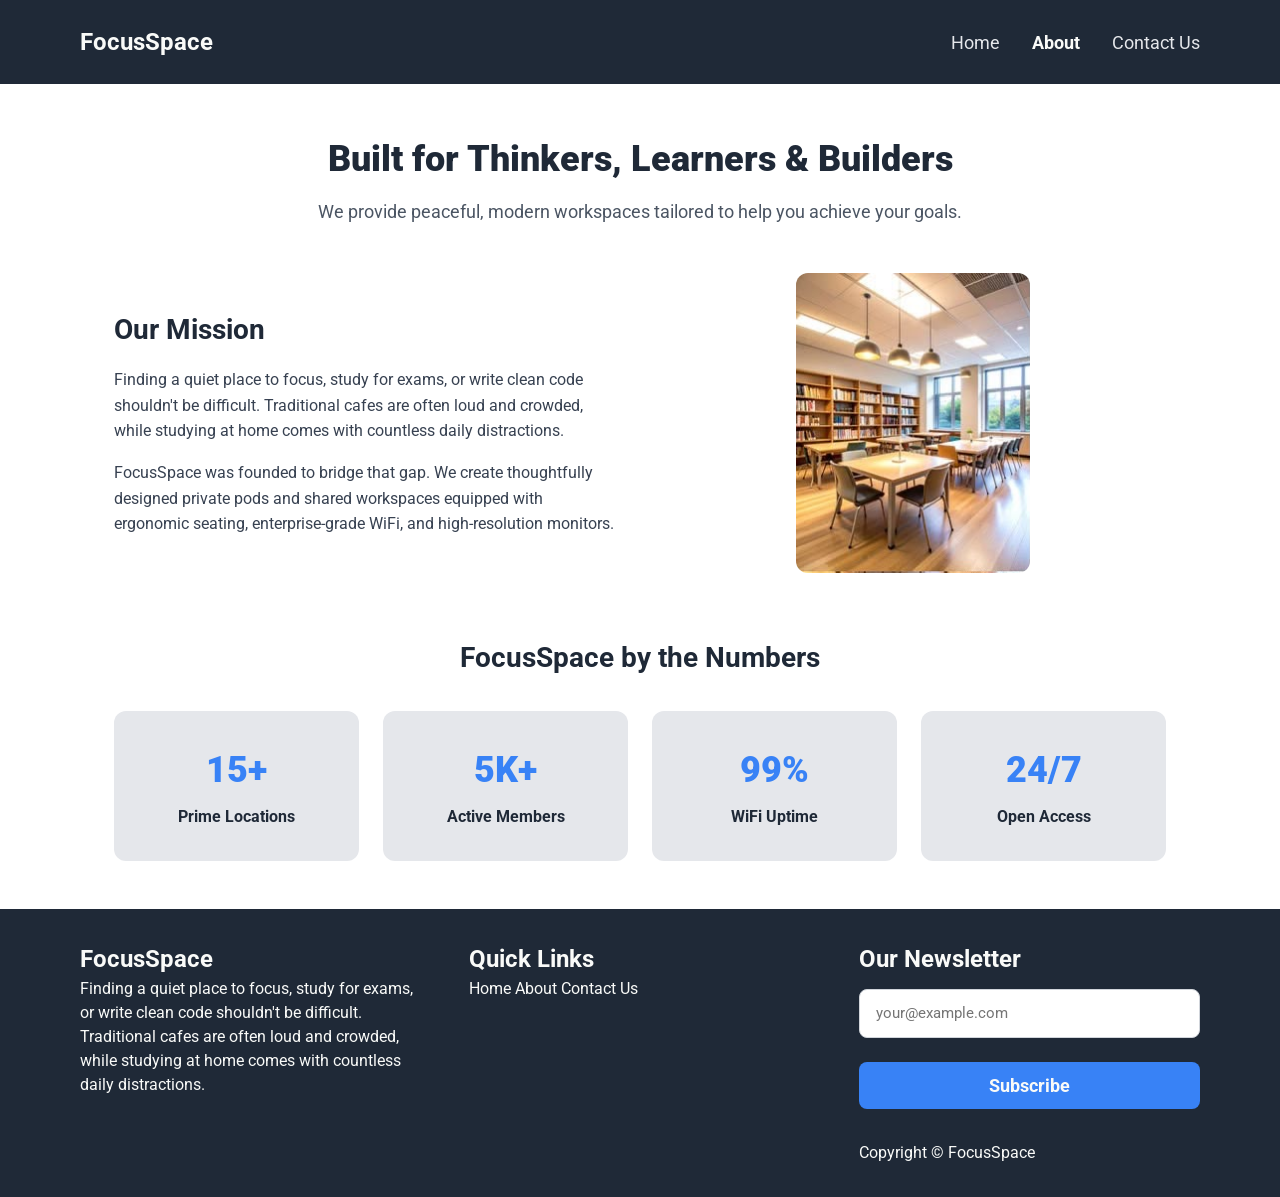
==== commit 108064d9: "css only counter animations" ====
--- a/about.html
+++ b/about.html
@@ -10,16 +10,16 @@
     <header>
         <div class="header-bar">
             <a href="index.html" class="logo">FocusSpace</a>
-
+            
             <label for="nav-toggle" class="nav-toggle">
-                <figure>
+                <figure>                    
 <img src="img/list.svg" width="32" height="32" alt="Toggle navigation menu">
                 </figure>
             </label>
         </div>
 
         <input type="checkbox" id="nav-toggle" class="nav-toggle-checkbox">
-
+        
         <nav>
             <ul>
                 <li><a href="index.html">Home</a></li>
@@ -43,8 +43,8 @@
             </div>
             <div class="about-image">
                 <picture>
-                    <source srcset="img/futuristic-home.png" media="(max-width: 600px)">
-                    <img src="img/futuristic-home.png" alt="Workspace interior">
+                    <source srcset="img/desk.jpeg" media="(max-width: 600px)">
+                    <img src="img/desk.jpeg" alt="Workspace interior">
                 </picture>
             </div>
         </section>
@@ -53,15 +53,15 @@
             <h2>FocusSpace by the Numbers</h2>
             <div class="stats-cards-container">
                 <div class="stat-card">
-                    <h3>15+</h3>
+                    <h3><span class="stat-counter stat-locations"></span>+</h3>
                     <p>Prime Locations</p>
                 </div>
                 <div class="stat-card">
-                    <h3>5K+</h3>
+                    <h3><span class="stat-counter stat-members"></span>K+</h3>
                     <p>Active Members</p>
                 </div>
                 <div class="stat-card">
-                    <h3>99.9%</h3>
+                    <h3><span class="stat-counter stat-uptime"></span>%</h3>
                     <p>WiFi Uptime</p>
                 </div>
                 <div class="stat-card">
@@ -83,13 +83,11 @@
       </div>
       <div class="footer-column">
         <h2>Quick Links</h2>
-        <nav class="footer-links">
-          <ul>
-            <li><a href="./index.html">Home</a></li>
-            <li><a href="./about.html">About</a></li>
-            <li><a href="./contact.html">Contact Us</a></li>
-          </ul>
-        </nav>
+        <div class="footer-links">
+          <a href="./index.html">Home</a>
+          <a href="./about.html">About</a>
+          <a href="./contact.html">Contact Us</a>
+        </div>
       </div>
       <div class="footer-column">
         <h2>Our Newsletter</h2>
--- a/main.css
+++ b/main.css
@@ -2,6 +2,12 @@
 
 @import url("./css/reset.css");
 @import url("./css/footer.css");
+
+@property --num {
+  syntax: "<integer>";
+  inherits: false;
+  initial-value: 0;
+}
 
 * {
   margin: 0;
@@ -99,16 +105,14 @@
 
 .hero-section {
   background-color: var(--bg-dark);
-  padding: 56px 24px 72px;
-  position: relative;
-  overflow: hidden;
+  padding: 48px 24px 72px;
 }
 
 .hero-container {
   display: flex;
   flex-direction: column-reverse;
   align-items: center;
-  gap: 48px;
+  gap: 32px;
   max-width: 1100px;
   margin: 0 auto;
 }
@@ -117,28 +121,21 @@
   display: flex;
   flex-direction: column;
   align-items: flex-start;
-  gap: 24px;
+  gap: 16px;
   flex: 1;
 }
 
 .hero-text h1 {
-  font-size: clamp(36px, 5vw, 54px);
+  font-size: 32px;
   font-weight: 900;
   color: var(--text-main);
-  line-height: 1.1;
-  letter-spacing: -0.02em;
-  text-wrap: balance;
+  line-height: 1.15;
 }
 
 .hero-text p {
   font-size: 18px;
   color: var(--text-sub);
-  line-height: 1.6;
-  max-width: 46ch;
-}
-
-.hero-text span {
-    color: var(--color-accent);
+  line-height: 1.5;
 }
 
 .btn-primary {
@@ -148,52 +145,30 @@
   font-size: 18px;
   font-weight: 700;
   text-decoration: none;
-  padding: 14px 36px;
-  border-radius: 10px;
+  padding: 10px 32px;
+  border-radius: 8px;
   border: none;
   cursor: pointer;
-  transition: opacity 0.2s, transform 0.2s, box-shadow 0.2s;
+  transition: opacity 0.2s;
 }
 
 .btn-primary:hover {
-  opacity: 0.95;
-  transform: translateY(-2px);
-  box-shadow: 0 10px 24px rgba(56, 130, 246, 0.35);
+  opacity: 0.9;
 }
 
 .hero-image {
-  flex: 1.25;
-  width: 100%;
-  display: flex;
-  justify-content: center;
-  position: relative;
-}
-
-.hero-image::before {
-  content: "";
-  position: absolute;
-  width: 80%;
-  height: 75%;
-  top: 12%;
-  left: 10%;
-  background: radial-gradient(
-    ellipse at center,
-    rgba(56, 130, 246, 0.3) 0%,
-    transparent 70%
-  );
-  filter: blur(48px);
-  z-index: 0;
+  flex: 1;
+  width: 100%;
+  display: flex;
+  justify-content: center;
 }
 
 .hero-image img {
-  position: relative;
-  z-index: 1;
-  width: 100%;
-  max-width: 680px;
-  height: auto;
+  width: 100%;
+  max-width: 450px;
+  height: 250px;
   object-fit: cover;
-  border-radius: 20px;
-  box-shadow: 0 32px 64px -16px rgba(0, 0, 0, 0.55);
+  border-radius: 8px;
 }
 
 .info-section {
@@ -216,7 +191,7 @@
   display: flex;
   flex-wrap: wrap;
   justify-content: center;
-  gap: 32px 20px;
+  gap: 36px;
   max-width: 1100px;
   width: 100%;
 }
@@ -226,15 +201,13 @@
   flex-direction: column;
   align-items: center;
   gap: 12px;
-  flex: 0 0 calc(50% - 10px);
-  min-width: 0;
+  width: 180px;
   text-align: center;
 }
 
 .card-image-box {
-  width: 100%;
-  max-width: 140px;
-  aspect-ratio: 1;
+  width: 140px;
+  height: 140px;
   border: 4px solid var(--color-accent);
   border-radius: 16px;
   overflow: hidden;
@@ -386,20 +359,18 @@
 }
 
 .about-image {
-  flex: 1.15;
-  width: 100%;
-  display: flex;
-  justify-content: center;
-  align-items: center;
+  flex: 1;
+  width: 100%;
+  display: flex;
+  justify-content: center;
 }
 
 .about-image img {
   width: 100%;
-  max-width: 520px;
-  aspect-ratio: 4 / 5;
+  max-width: 480px;
+  height: 300px;
   object-fit: cover;
-  border-radius: 20px;
-  box-shadow: 0 24px 48px -20px rgba(31, 41, 55, 0.3);
+  border-radius: 12px;
 }
 
 .about-stats-section {
@@ -440,6 +411,26 @@
   font-size: 16px;
   color: var(--text-info-header);
   font-weight: 700;
+}
+
+.stat-counter {
+  counter-reset: n var(--num);
+}
+
+.stat-counter::after {
+  content: counter(n);
+}
+
+.stat-locations {
+  animation: count-locations 3s forwards;
+}
+
+.stat-members {
+  animation: count-members 3s forwards;
+}
+
+.stat-uptime {
+  animation: count-uptime 3s forwards;
 }
 
 .contact-section {
@@ -513,11 +504,8 @@
 }
 
 @media (min-width: 768px) {
-  .cards-container {
-    gap: 36px;
-  }
-  .info-card {
-    flex-basis: calc(25% - 27px);
+  .hero-text h1 {
+    font-size: 40px;
   }
   .quote-container blockquote {
     font-size: 32px;
@@ -563,17 +551,35 @@
   }
 
   .hero-section {
-    padding: 96px 80px 112px;
+    padding: 72px 80px 100px;
   }
 
   .hero-container {
     flex-direction: row;
-    align-items: center;
     justify-content: space-between;
     gap: 64px;
   }
 
+  .hero-text h1 {
+    font-size: 48px;
+  }
+
   .quote-container blockquote {
     font-size: 36px;
   }
 }
+
+@keyframes count-locations {
+  from { --num: 0; }
+  to   { --num: 15; }
+}
+
+@keyframes count-members {
+  from { --num: 0; }
+  to   { --num: 5; }
+}
+
+@keyframes count-uptime {
+  from { --num: 0; }
+  to   { --num: 99; }
+}
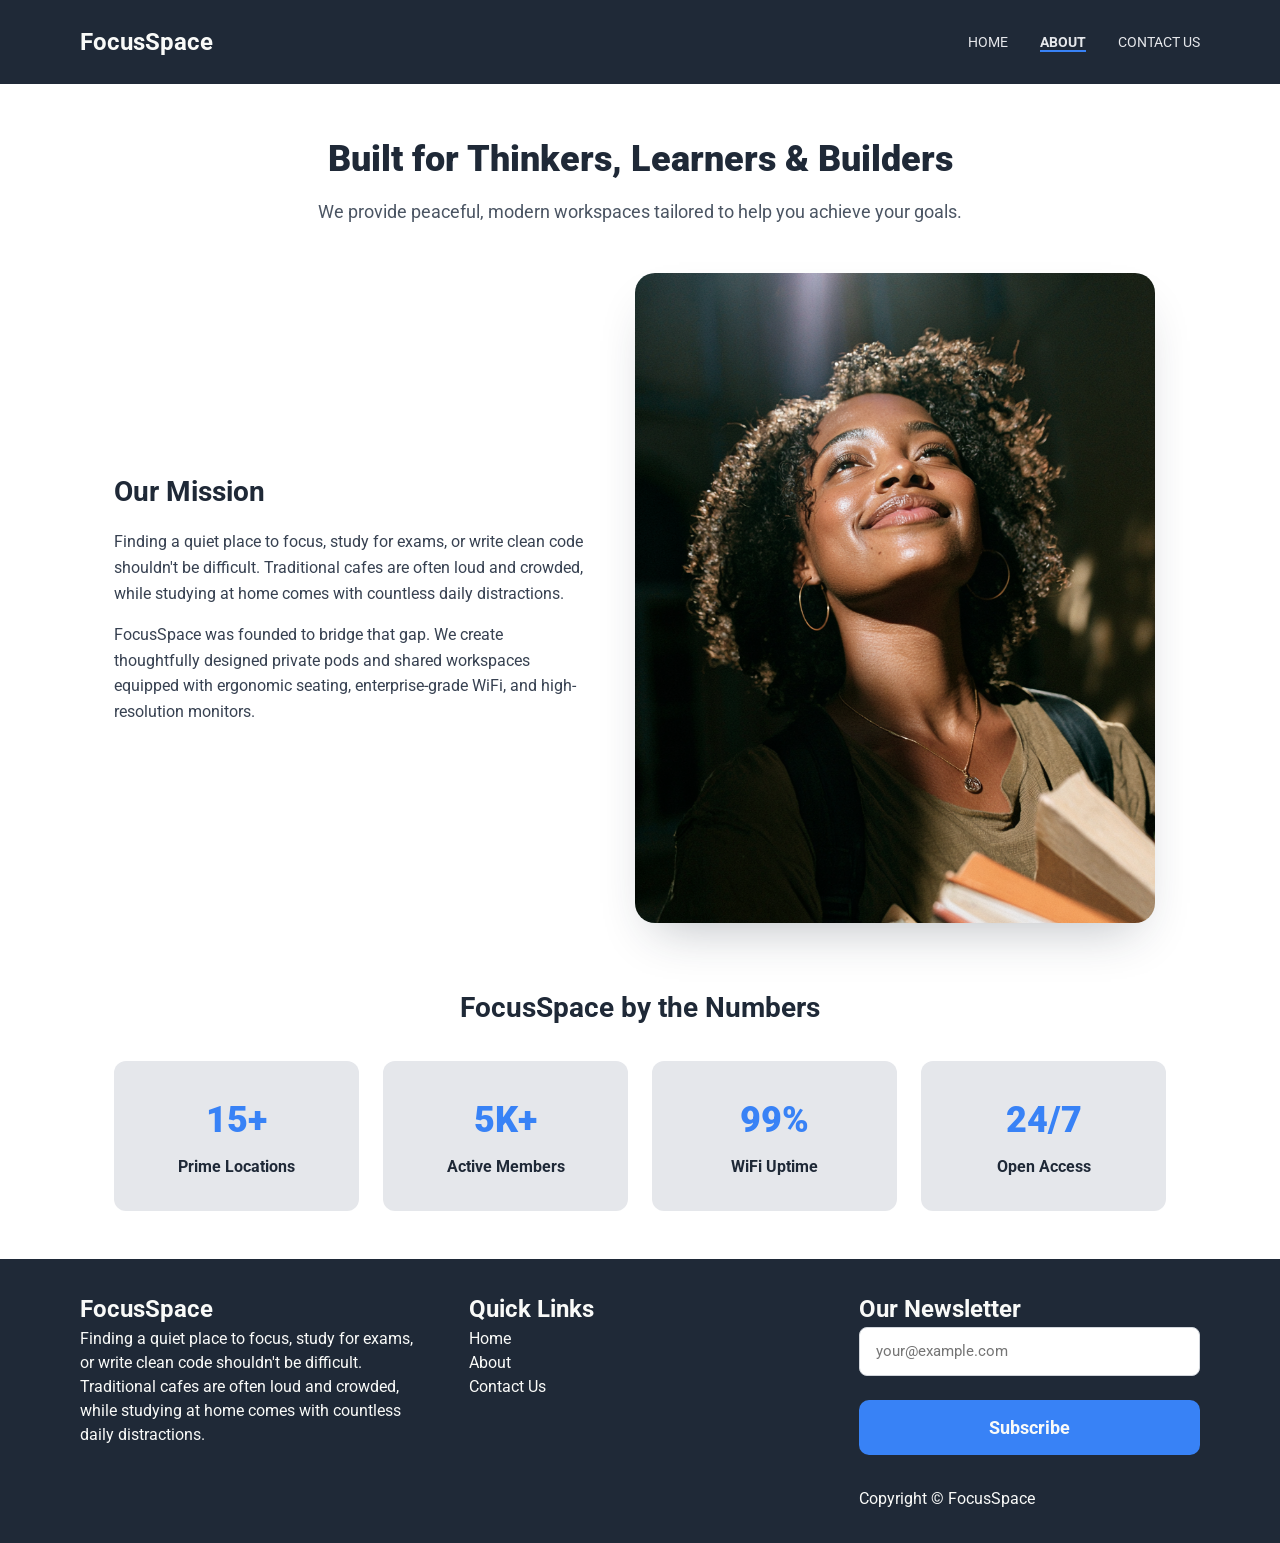
==== commit ceb93d20: "Merge branch 'ui-and-footer-improvements'" ====
--- a/about.html
+++ b/about.html
@@ -10,16 +10,16 @@
     <header>
         <div class="header-bar">
             <a href="index.html" class="logo">FocusSpace</a>
-            
+
             <label for="nav-toggle" class="nav-toggle">
-                <figure>                    
+                <figure>
 <img src="img/list.svg" width="32" height="32" alt="Toggle navigation menu">
                 </figure>
             </label>
         </div>
 
         <input type="checkbox" id="nav-toggle" class="nav-toggle-checkbox">
-        
+
         <nav>
             <ul>
                 <li><a href="index.html">Home</a></li>
@@ -43,8 +43,8 @@
             </div>
             <div class="about-image">
                 <picture>
-                    <source srcset="img/desk.jpeg" media="(max-width: 600px)">
-                    <img src="img/desk.jpeg" alt="Workspace interior">
+                    <source srcset="img/futuristic-home.png" media="(max-width: 600px)">
+                    <img src="img/futuristic-home.png" alt="Workspace interior">
                 </picture>
             </div>
         </section>
@@ -83,11 +83,13 @@
       </div>
       <div class="footer-column">
         <h2>Quick Links</h2>
-        <div class="footer-links">
-          <a href="./index.html">Home</a>
-          <a href="./about.html">About</a>
-          <a href="./contact.html">Contact Us</a>
-        </div>
+        <nav class="footer-links">
+          <ul>
+            <li><a href="./index.html">Home</a></li>
+            <li><a href="./about.html">About</a></li>
+            <li><a href="./contact.html">Contact Us</a></li>
+          </ul>
+        </nav>
       </div>
       <div class="footer-column">
         <h2>Our Newsletter</h2>
--- a/main.css
+++ b/main.css
@@ -1,6 +1,7 @@
 @import url("https://fonts.googleapis.com/css2?family=Roboto:ital,wght@0,300;0,400;0,700;0,900;1,300&display=swap");
 
 @import url("./css/reset.css");
+@import url("./css/pages/contact.css");
 @import url("./css/footer.css");
 
 @property --num {
@@ -22,13 +23,14 @@
   --color-accent: #3882f6;
   --bg-quote: #e5e7eb;
   --text-quote: #1f2937;
+  --text-small: #1f2937;
   --text-info-header: #1f2937;
   --color-white: #ffffff;
   --font-family: "Roboto", sans-serif;
 }
 
 body {
-  font-family: var(--font-family);
+  font-family: var(--font-family), serif;
   display: flex;
   flex-direction: column;
   min-height: 100vh;
@@ -40,7 +42,9 @@
   background-color: var(--bg-dark);
   display: flex;
   flex-direction: column;
-  padding: 16px 24px;
+  padding: 1rem 1.5rem;
+  position: sticky;
+  top: 0;
 }
 
 .header-bar {
@@ -93,26 +97,38 @@
 header nav ul li a {
   text-decoration: none;
   color: var(--text-sub);
-  font-size: 18px;
+  font-size: 0.875rem;
   transition: color 0.2s;
-}
-
-header nav ul li a:hover,
+  text-transform: uppercase;
+}
+
+
 header nav ul li a[aria-current="page"] {
-  color: var(--text-main);
+  font-weight: 700;
+  border-bottom: 2px solid var(--color-accent);
+}
+
+header nav ul li a:hover:not([aria-current="page"]) {
   font-weight: 700;
 }
 
 .hero-section {
   background-color: var(--bg-dark);
-  padding: 48px 24px 72px;
+  padding: 56px 24px 72px;
+  position: relative;
+  overflow: hidden;
+}
+
+.spacer-big {
+  margin: 3rem 0;
+  background-color: var(--bg-quote);
 }
 
 .hero-container {
   display: flex;
   flex-direction: column-reverse;
   align-items: center;
-  gap: 32px;
+  gap: 48px;
   max-width: 1100px;
   margin: 0 auto;
 }
@@ -121,21 +137,28 @@
   display: flex;
   flex-direction: column;
   align-items: flex-start;
-  gap: 16px;
+  gap: 24px;
   flex: 1;
 }
 
 .hero-text h1 {
-  font-size: 32px;
+  font-size: clamp(36px, 5vw, 54px);
   font-weight: 900;
   color: var(--text-main);
-  line-height: 1.15;
+  line-height: 1.1;
+  letter-spacing: -0.02em;
+  text-wrap: balance;
 }
 
 .hero-text p {
   font-size: 18px;
   color: var(--text-sub);
-  line-height: 1.5;
+  line-height: 1.6;
+  max-width: 46ch;
+}
+
+.hero-text span {
+    color: var(--color-accent);
 }
 
 .btn-primary {
@@ -145,30 +168,52 @@
   font-size: 18px;
   font-weight: 700;
   text-decoration: none;
-  padding: 10px 32px;
-  border-radius: 8px;
+  padding: 14px 36px;
+  border-radius: 10px;
   border: none;
   cursor: pointer;
-  transition: opacity 0.2s;
+  transition: opacity 0.2s, transform 0.2s, box-shadow 0.2s;
 }
 
 .btn-primary:hover {
-  opacity: 0.9;
+  opacity: 0.95;
+  transform: translateY(-2px);
+  box-shadow: 0 10px 24px rgba(56, 130, 246, 0.35);
 }
 
 .hero-image {
-  flex: 1;
-  width: 100%;
-  display: flex;
-  justify-content: center;
+  flex: 1.25;
+  width: 100%;
+  display: flex;
+  justify-content: center;
+  position: relative;
+}
+
+.hero-image::before {
+  content: "";
+  position: absolute;
+  width: 80%;
+  height: 75%;
+  top: 12%;
+  left: 10%;
+  background: radial-gradient(
+    ellipse at center,
+    rgba(56, 130, 246, 0.3) 0%,
+    transparent 70%
+  );
+  filter: blur(48px);
+  z-index: 0;
 }
 
 .hero-image img {
-  width: 100%;
-  max-width: 450px;
-  height: 250px;
+  position: relative;
+  z-index: 1;
+  width: 100%;
+  max-width: 680px;
+  height: auto;
   object-fit: cover;
-  border-radius: 8px;
+  border-radius: 20px;
+  box-shadow: 0 32px 64px -16px rgba(0, 0, 0, 0.55);
 }
 
 .info-section {
@@ -191,7 +236,7 @@
   display: flex;
   flex-wrap: wrap;
   justify-content: center;
-  gap: 36px;
+  gap: 32px 20px;
   max-width: 1100px;
   width: 100%;
 }
@@ -201,13 +246,15 @@
   flex-direction: column;
   align-items: center;
   gap: 12px;
-  width: 180px;
+  flex: 0 0 calc(50% - 10px);
+  min-width: 0;
   text-align: center;
 }
 
 .card-image-box {
-  width: 140px;
-  height: 140px;
+  width: 100%;
+  max-width: 140px;
+  aspect-ratio: 1;
   border: 4px solid var(--color-accent);
   border-radius: 16px;
   overflow: hidden;
@@ -359,18 +406,20 @@
 }
 
 .about-image {
-  flex: 1;
-  width: 100%;
-  display: flex;
-  justify-content: center;
+  flex: 1.15;
+  width: 100%;
+  display: flex;
+  justify-content: center;
+  align-items: center;
 }
 
 .about-image img {
   width: 100%;
-  max-width: 480px;
-  height: 300px;
+  max-width: 520px;
+  aspect-ratio: 4 / 5;
   object-fit: cover;
-  border-radius: 12px;
+  border-radius: 20px;
+  box-shadow: 0 24px 48px -20px rgba(31, 41, 55, 0.3);
 }
 
 .about-stats-section {
@@ -412,7 +461,6 @@
   color: var(--text-info-header);
   font-weight: 700;
 }
-
 .stat-counter {
   counter-reset: n var(--num);
 }
@@ -452,22 +500,12 @@
 .contact-card h1 {
   font-size: 32px;
   font-weight: 900;
+}
+
+.contact-info h1 {
+  font-size: 4rem;
+  font-weight: 300;
   color: var(--text-info-header);
-  text-align: center;
-}
-
-.contact-card p {
-  font-size: 16px;
-  color: #4b5563;
-  text-align: center;
-  line-height: 1.5;
-}
-
-.contact-form {
-  display: flex;
-  flex-direction: column;
-  gap: 16px;
-  margin-top: 12px;
 }
 
 .form-group {
@@ -504,8 +542,11 @@
 }
 
 @media (min-width: 768px) {
-  .hero-text h1 {
-    font-size: 40px;
+  .cards-container {
+    gap: 36px;
+  }
+  .info-card {
+    flex-basis: calc(25% - 27px);
   }
   .quote-container blockquote {
     font-size: 32px;
@@ -551,17 +592,14 @@
   }
 
   .hero-section {
-    padding: 72px 80px 100px;
+    padding: 96px 80px 112px;
   }
 
   .hero-container {
     flex-direction: row;
+    align-items: center;
     justify-content: space-between;
     gap: 64px;
-  }
-
-  .hero-text h1 {
-    font-size: 48px;
   }
 
   .quote-container blockquote {
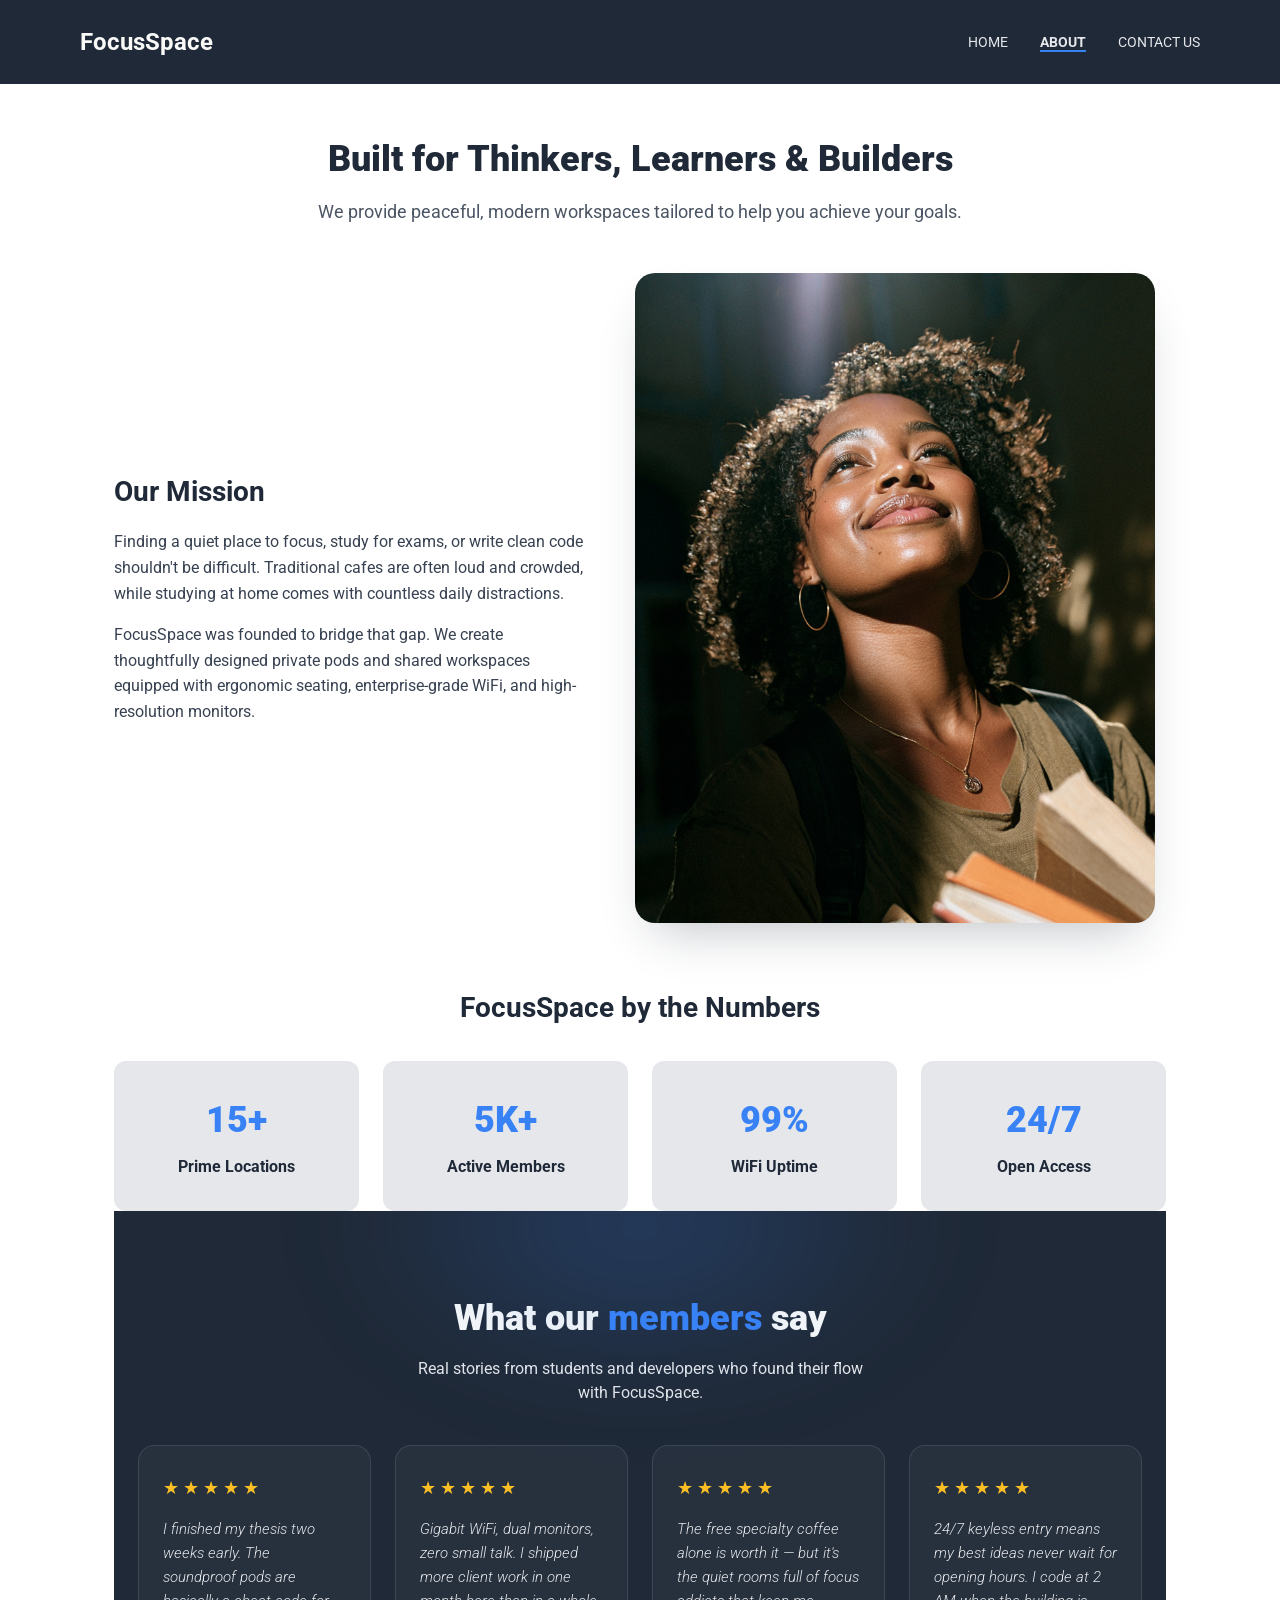
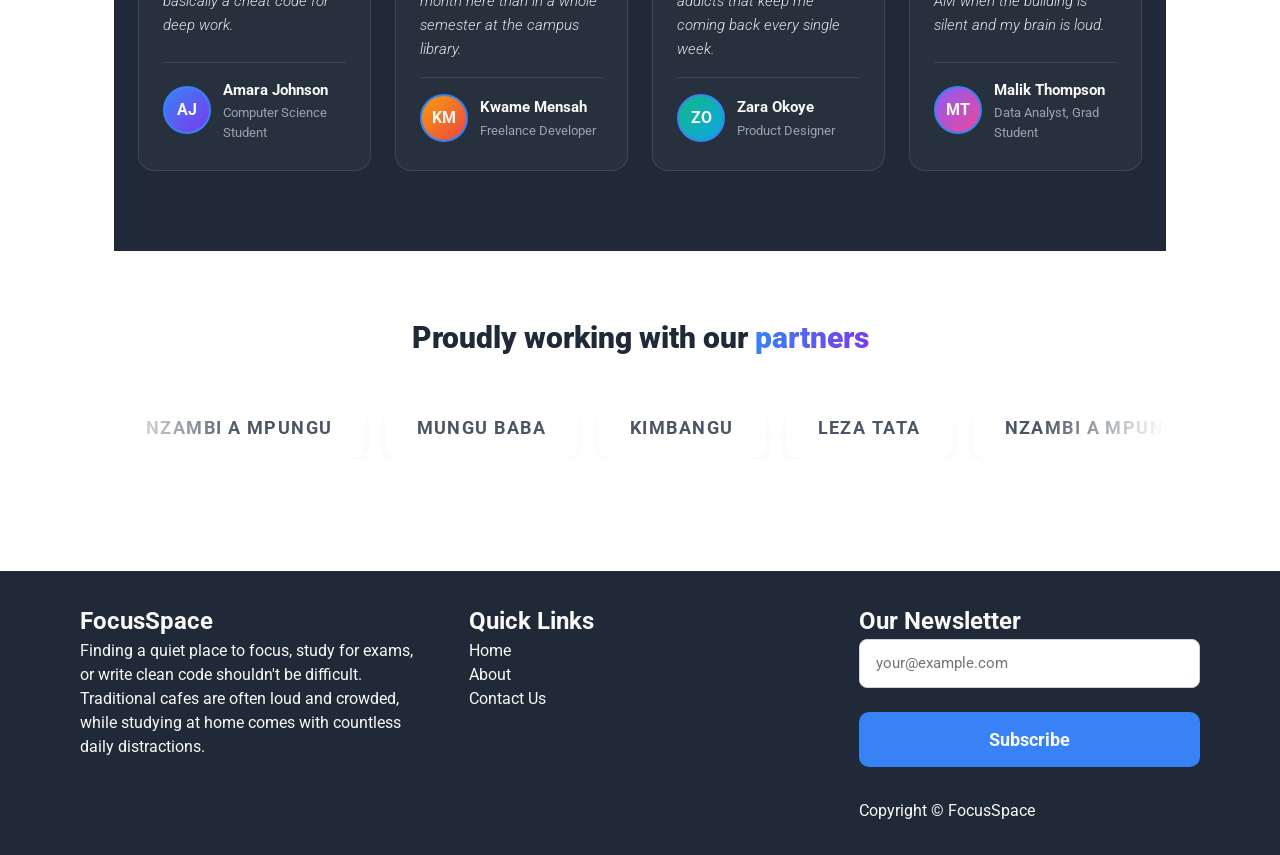
==== commit 5e6b51bb: "Update about.html" ====
--- a/about.html
+++ b/about.html
@@ -1,75 +1,210 @@
 <!doctype html>
 <html lang="en">
-<head>
-    <meta charset="UTF-8">
-    <meta name="viewport" content="width=device-width, initial-scale=1.0">
+  <head>
+    <meta charset="UTF-8" />
+    <meta name="viewport" content="width=device-width, initial-scale=1.0" />
     <title>FocusSpace - About</title>
-    <link rel="stylesheet" href="main.css">
-</head>
-<body>
+    <link rel="stylesheet" href="main.css" />
+  </head>
+  <body>
     <header>
-        <div class="header-bar">
-            <a href="index.html" class="logo">FocusSpace</a>
-
-            <label for="nav-toggle" class="nav-toggle">
-                <figure>
-<img src="img/list.svg" width="32" height="32" alt="Toggle navigation menu">
-                </figure>
-            </label>
-        </div>
-
-        <input type="checkbox" id="nav-toggle" class="nav-toggle-checkbox">
-
-        <nav>
-            <ul>
-                <li><a href="index.html">Home</a></li>
-                <li><a href="about.html" aria-current="page">About</a></li>
-                <li><a href="contact.html">Contact Us</a></li>
-            </ul>
-        </nav>
+      <div class="header-bar">
+        <a href="index.html" class="logo">FocusSpace</a>
+
+        <label for="nav-toggle" class="nav-toggle">
+          <figure>
+            <img
+              src="img/list.svg"
+              width="32"
+              height="32"
+              alt="Toggle navigation menu"
+            />
+          </figure>
+        </label>
+      </div>
+
+      <input type="checkbox" id="nav-toggle" class="nav-toggle-checkbox" />
+
+      <nav>
+        <ul>
+          <li><a href="index.html">Home</a></li>
+          <li><a href="about.html" aria-current="page">About</a></li>
+          <li><a href="contact.html">Contact Us</a></li>
+        </ul>
+      </nav>
     </header>
 
     <main class="page-container">
-        <section class="about-hero">
-            <h1>Built for Thinkers, Learners & Builders</h1>
-            <p>We provide peaceful, modern workspaces tailored to help you achieve your goals.</p>
-        </section>
-
-        <section class="about-content">
-            <div class="about-text">
-                <h2>Our Mission</h2>
-                <p>Finding a quiet place to focus, study for exams, or write clean code shouldn't be difficult. Traditional cafes are often loud and crowded, while studying at home comes with countless daily distractions.</p>
-                <p>FocusSpace was founded to bridge that gap. We create thoughtfully designed private pods and shared workspaces equipped with ergonomic seating, enterprise-grade WiFi, and high-resolution monitors.</p>
-            </div>
-            <div class="about-image">
-                <picture>
-                    <source srcset="img/futuristic-home.png" media="(max-width: 600px)">
-                    <img src="img/futuristic-home.png" alt="Workspace interior">
-                </picture>
-            </div>
-        </section>
-
-        <section class="about-stats-section">
-            <h2>FocusSpace by the Numbers</h2>
-            <div class="stats-cards-container">
-                <div class="stat-card">
-                    <h3><span class="stat-counter stat-locations"></span>+</h3>
-                    <p>Prime Locations</p>
-                </div>
-                <div class="stat-card">
-                    <h3><span class="stat-counter stat-members"></span>K+</h3>
-                    <p>Active Members</p>
-                </div>
-                <div class="stat-card">
-                    <h3><span class="stat-counter stat-uptime"></span>%</h3>
-                    <p>WiFi Uptime</p>
-                </div>
-                <div class="stat-card">
-                    <h3>24/7</h3>
-                    <p>Open Access</p>
-                </div>
-            </div>
-        </section>
+      <section class="about-hero">
+        <h1>Built for Thinkers, Learners & Builders</h1>
+        <p>
+          We provide peaceful, modern workspaces tailored to help you achieve
+          your goals.
+        </p>
+      </section>
+
+      <section class="about-content">
+        <div class="about-text">
+          <h2>Our Mission</h2>
+          <p>
+            Finding a quiet place to focus, study for exams, or write clean code
+            shouldn't be difficult. Traditional cafes are often loud and crowded,
+            while studying at home comes with countless daily distractions.
+          </p>
+          <p>
+            FocusSpace was founded to bridge that gap. We create thoughtfully
+            designed private pods and shared workspaces equipped with
+            ergonomic seating, enterprise-grade WiFi, and high-resolution
+            monitors.
+          </p>
+        </div>
+        <div class="about-image">
+          <picture>
+            <source
+              srcset="img/futuristic-home.png"
+              media="(max-width: 600px)"
+            />
+            <img src="img/futuristic-home.png" alt="Workspace interior" />
+          </picture>
+        </div>
+      </section>
+
+      <section class="about-stats-section">
+        <h2>FocusSpace by the Numbers</h2>
+        <div class="stats-cards-container">
+          <div class="stat-card">
+            <h3><span class="stat-counter stat-locations"></span>+</h3>
+            <p>Prime Locations</p>
+          </div>
+          <div class="stat-card">
+            <h3><span class="stat-counter stat-members"></span>K+</h3>
+            <p>Active Members</p>
+          </div>
+          <div class="stat-card">
+            <h3><span class="stat-counter stat-uptime"></span>%</h3>
+            <p>WiFi Uptime</p>
+          </div>
+          <div class="stat-card">
+            <h3>24/7</h3>
+            <p>Open Access</p>
+          </div>
+        </div>
+      </section>
+
+      <!-- Testimonials Section -->
+      <section class="testimonials-section">
+        <h2>What our <span>members</span> say</h2>
+        <p class="testimonials-subtitle">
+          Real stories from students and developers who found their flow with
+          FocusSpace.
+        </p>
+
+        <div class="testimonials-container">
+          <article class="testimonial-card">
+            <div class="stars" role="img" aria-label="Rated 5 out of 5 stars">
+              &#9733;&#9733;&#9733;&#9733;&#9733;
+            </div>
+            <blockquote>
+              I finished my thesis two weeks early. The soundproof pods are
+              basically a cheat code for deep work.
+            </blockquote>
+            <div class="testimonial-author">
+              <div class="testimonial-avatar" aria-hidden="true">AJ</div>
+              <div class="testimonial-meta">
+                <span class="testimonial-name">Amara Johnson</span>
+                <span class="testimonial-role">Computer Science Student</span>
+              </div>
+            </div>
+          </article>
+
+          <article class="testimonial-card">
+            <div class="stars" role="img" aria-label="Rated 5 out of 5 stars">
+              &#9733;&#9733;&#9733;&#9733;&#9733;
+            </div>
+            <blockquote>
+              Gigabit WiFi, dual monitors, zero small talk. I shipped more client
+              work in one month here than in a whole semester at the campus
+              library.
+            </blockquote>
+            <div class="testimonial-author">
+              <div class="testimonial-avatar" aria-hidden="true">KM</div>
+              <div class="testimonial-meta">
+                <span class="testimonial-name">Kwame Mensah</span>
+                <span class="testimonial-role">Freelance Developer</span>
+              </div>
+            </div>
+          </article>
+
+          <article class="testimonial-card">
+            <div class="stars" role="img" aria-label="Rated 5 out of 5 stars">
+              &#9733;&#9733;&#9733;&#9733;&#9733;
+            </div>
+            <blockquote>
+              The free specialty coffee alone is worth it &mdash; but it's the
+              quiet rooms full of focus addicts that keep me coming back every
+              single week.
+            </blockquote>
+            <div class="testimonial-author">
+              <div class="testimonial-avatar" aria-hidden="true">ZO</div>
+              <div class="testimonial-meta">
+                <span class="testimonial-name">Zara Okoye</span>
+                <span class="testimonial-role">Product Designer</span>
+              </div>
+            </div>
+          </article>
+
+          <article class="testimonial-card">
+            <div class="stars" role="img" aria-label="Rated 5 out of 5 stars">
+              &#9733;&#9733;&#9733;&#9733;&#9733;
+            </div>
+            <blockquote>
+              24/7 keyless entry means my best ideas never wait for opening
+              hours. I code at 2 AM when the building is silent and my brain is
+              loud.
+            </blockquote>
+            <div class="testimonial-author">
+              <div class="testimonial-avatar" aria-hidden="true">MT</div>
+              <div class="testimonial-meta">
+                <span class="testimonial-name">Malik Thompson</span>
+                <span class="testimonial-role">Data Analyst, Grad Student</span>
+              </div>
+            </div>
+          </article>
+        </div>
+      </section>
+
+      <!-- Partners Section -->
+      <section class="partners-section">
+        <h2>Proudly working with our <span>partners</span></h2>
+        <div class="partners-carousel" aria-label="Our partners">
+          <div class="partners-track">
+            <ul class="partners-set">
+              <li class="partner">Nzambi a Mpungu</li>
+              <li class="partner">Mungu Baba</li>
+              <li class="partner">Kimbangu</li>
+              <li class="partner">Leza Tata</li>
+            </ul>
+            <ul class="partners-set" aria-hidden="true">
+              <li class="partner">Nzambi a Mpungu</li>
+              <li class="partner">Mungu Baba</li>
+              <li class="partner">Kimbangu</li>
+              <li class="partner">Leza Tata</li>
+            </ul>
+            <ul class="partners-set" aria-hidden="true">
+              <li class="partner">Nzambi a Mpungu</li>
+              <li class="partner">Mungu Baba</li>
+              <li class="partner">Kimbangu</li>
+              <li class="partner">Leza Tata</li>
+            </ul>
+            <ul class="partners-set" aria-hidden="true">
+              <li class="partner">Nzambi a Mpungu</li>
+              <li class="partner">Mungu Baba</li>
+              <li class="partner">Kimbangu</li>
+              <li class="partner">Leza Tata</li>
+            </ul>
+          </div>
+        </div>
+      </section>
     </main>
 
     <footer>
--- a/main.css
+++ b/main.css
@@ -1,7 +1,6 @@
 @import url("https://fonts.googleapis.com/css2?family=Roboto:ital,wght@0,300;0,400;0,700;0,900;1,300&display=swap");
 
 @import url("./css/reset.css");
-@import url("./css/pages/contact.css");
 @import url("./css/footer.css");
 
 @property --num {
@@ -45,6 +44,7 @@
   padding: 1rem 1.5rem;
   position: sticky;
   top: 0;
+  z-index: 10;
 }
 
 .header-bar {
@@ -113,12 +113,44 @@
 }
 
 .hero-section {
-  background-color: var(--bg-dark);
+  background:
+    radial-gradient(
+      ellipse 60% 55% at 88% 8%,
+      rgba(124, 58, 237, 0.32) 0%,
+      transparent 70%
+    ),
+    radial-gradient(
+      ellipse 55% 50% at 8% 90%,
+      rgba(14, 165, 233, 0.26) 0%,
+      transparent 70%
+    ),
+    linear-gradient(135deg, #0b1220 0%, #1f2937 52%, #172554 100%);
   padding: 56px 24px 72px;
   position: relative;
   overflow: hidden;
 }
 
+/* Subtle tech grid, fading out toward the edges */
+.hero-section::after {
+  content: "";
+  position: absolute;
+  inset: 0;
+  z-index: 0;
+  background-image: linear-gradient(
+      rgba(255, 255, 255, 0.045) 1px,
+      transparent 1px
+    ),
+    linear-gradient(90deg, rgba(255, 255, 255, 0.045) 1px, transparent 1px);
+  background-size: 44px 44px;
+  -webkit-mask-image: radial-gradient(
+    ellipse at center,
+    black 25%,
+    transparent 78%
+  );
+  mask-image: radial-gradient(ellipse at center, black 25%, transparent 78%);
+  pointer-events: none;
+}
+
 .spacer-big {
   margin: 3rem 0;
   background-color: var(--bg-quote);
@@ -131,6 +163,32 @@
   gap: 48px;
   max-width: 1100px;
   margin: 0 auto;
+  position: relative;
+  z-index: 1;
+}
+
+.hero-badge {
+  display: inline-flex;
+  align-items: center;
+  gap: 8px;
+  padding: 8px 16px;
+  border-radius: 999px;
+  background-color: rgba(56, 130, 246, 0.12);
+  border: 1px solid rgba(56, 130, 246, 0.35);
+  color: var(--text-sub);
+  font-size: 13px;
+  font-weight: 700;
+  letter-spacing: 0.08em;
+  text-transform: uppercase;
+}
+
+.hero-badge::before {
+  content: "";
+  width: 8px;
+  height: 8px;
+  border-radius: 50%;
+  background-color: #34d399;
+  box-shadow: 0 0 12px rgba(52, 211, 153, 0.9);
 }
 
 .hero-text {
@@ -158,7 +216,11 @@
 }
 
 .hero-text span {
-    color: var(--color-accent);
+  background-image: linear-gradient(90deg, #3882f6 0%, #22d3ee 55%, #7c3aed 100%);
+  background-clip: text;
+  -webkit-background-clip: text;
+  color: transparent;
+  -webkit-text-fill-color: transparent;
 }
 
 .btn-primary {
@@ -181,6 +243,21 @@
   box-shadow: 0 10px 24px rgba(56, 130, 246, 0.35);
 }
 
+/* Vibrant gradient variant, hero only */
+.hero-text .btn-primary {
+  background-image: linear-gradient(90deg, #2563eb 0%, #3882f6 45%, #7c3aed 100%);
+  background-size: 160% 100%;
+  box-shadow: 0 12px 32px -8px rgba(56, 130, 246, 0.55);
+  transition: opacity 0.2s, transform 0.2s, box-shadow 0.2s,
+    background-position 0.35s ease;
+}
+
+.hero-text .btn-primary:hover {
+  opacity: 1;
+  background-position: 100% 0;
+  box-shadow: 0 16px 40px -8px rgba(124, 58, 237, 0.6);
+}
+
 .hero-image {
   flex: 1.25;
   width: 100%;
@@ -192,17 +269,24 @@
 .hero-image::before {
   content: "";
   position: absolute;
-  width: 80%;
-  height: 75%;
-  top: 12%;
-  left: 10%;
-  background: radial-gradient(
-    ellipse at center,
-    rgba(56, 130, 246, 0.3) 0%,
-    transparent 70%
-  );
+  width: 90%;
+  height: 85%;
+  top: 8%;
+  left: 5%;
+  background:
+    radial-gradient(
+      ellipse at 30% 30%,
+      rgba(56, 130, 246, 0.45) 0%,
+      transparent 60%
+    ),
+    radial-gradient(
+      ellipse at 75% 70%,
+      rgba(124, 58, 237, 0.45) 0%,
+      transparent 60%
+    );
   filter: blur(48px);
   z-index: 0;
+  animation: hero-glow-drift 8s ease-in-out infinite;
 }
 
 .hero-image img {
@@ -213,12 +297,75 @@
   height: auto;
   object-fit: cover;
   border-radius: 20px;
-  box-shadow: 0 32px 64px -16px rgba(0, 0, 0, 0.55);
+  box-shadow:
+    0 32px 64px -16px rgba(0, 0, 0, 0.55),
+    0 0 0 1px rgba(255, 255, 255, 0.08),
+    0 0 90px -18px rgba(56, 130, 246, 0.55);
+}
+
+.hero-banner {
+  position: absolute;
+  left: -14px;
+  bottom: 14px;
+  z-index: 2;
+  display: flex;
+  align-items: center;
+  gap: 14px;
+  padding: 14px 22px 14px 14px;
+  background-color: #111827;
+  border-radius: 16px;
+  box-shadow: 0 20px 40px -12px rgba(0, 0, 0, 0.6);
+  animation: hero-banner-bounce 1.8s ease-in-out infinite;
+}
+
+.hero-banner-icon {
+  width: 44px;
+  height: 44px;
+  flex-shrink: 0;
+  border-radius: 50%;
+  background-color: var(--color-accent);
+  display: flex;
+  align-items: center;
+  justify-content: center;
+}
+
+.hero-banner-icon svg {
+  width: 22px;
+  height: 22px;
+  color: var(--color-white);
+}
+
+.hero-banner-text {
+  display: flex;
+  flex-direction: column;
+  gap: 2px;
+}
+
+.hero-banner-text strong {
+  font-size: 15px;
+  font-weight: 700;
+  color: var(--text-main);
+}
+
+.hero-banner-text span {
+  font-size: 13px;
+  color: var(--text-sub);
 }
 
 .info-section {
-  padding: 56px 24px;
-  background-color: var(--color-white);
+  padding: 72px 24px;
+  background:
+    radial-gradient(
+      ellipse 50% 40% at 92% 0%,
+      rgba(56, 130, 246, 0.07) 0%,
+      transparent 70%
+    ),
+    radial-gradient(
+      ellipse 45% 35% at 5% 100%,
+      rgba(124, 58, 237, 0.06) 0%,
+      transparent 70%
+    ),
+    var(--color-white);
   display: flex;
   flex-direction: column;
   align-items: center;
@@ -230,6 +377,17 @@
   font-weight: 900;
   color: var(--text-info-header);
   text-align: center;
+  text-wrap: balance;
+}
+
+.info-section h2::after {
+  content: "";
+  display: block;
+  width: 72px;
+  height: 5px;
+  border-radius: 999px;
+  margin: 16px auto 0;
+  background: linear-gradient(90deg, #3882f6, #7c3aed);
 }
 
 .cards-container {
@@ -273,6 +431,233 @@
   font-size: 14px;
   color: #4b5563;
   line-height: 1.4;
+}
+
+.testimonials-section {
+  background-color: var(--bg-dark);
+  padding: 80px 24px;
+  display: flex;
+  flex-direction: column;
+  align-items: center;
+  gap: 12px;
+  position: relative;
+  overflow: hidden;
+}
+
+.testimonials-section::before {
+  content: "";
+  position: absolute;
+  width: 60%;
+  height: 55%;
+  top: -25%;
+  left: 20%;
+  background: radial-gradient(
+    ellipse at center,
+    rgba(56, 130, 246, 0.22) 0%,
+    transparent 70%
+  );
+  filter: blur(48px);
+  pointer-events: none;
+}
+
+.testimonials-section h2 {
+  font-size: 36px;
+  font-weight: 900;
+  color: var(--text-main);
+  text-align: center;
+  text-wrap: balance;
+}
+
+.testimonials-section h2 span {
+  color: var(--color-accent);
+}
+
+.testimonials-subtitle {
+  font-size: 16px;
+  color: var(--text-sub);
+  text-align: center;
+  max-width: 52ch;
+}
+
+.testimonials-container {
+  display: flex;
+  flex-wrap: wrap;
+  justify-content: center;
+  align-items: stretch;
+  gap: 24px;
+  width: 100%;
+  max-width: 1100px;
+  margin-top: 28px;
+  position: relative;
+  z-index: 1;
+}
+
+.testimonial-card {
+  display: flex;
+  flex-direction: column;
+  gap: 16px;
+  flex: 1 1 100%;
+  min-width: 0;
+  background-color: rgba(255, 255, 255, 0.04);
+  border: 1px solid rgba(255, 255, 255, 0.1);
+  border-radius: 16px;
+  padding: 28px 24px;
+  transition: transform 0.2s, border-color 0.2s, box-shadow 0.2s;
+}
+
+.testimonial-card:hover {
+  transform: translateY(-4px);
+  border-color: rgba(56, 130, 246, 0.55);
+  box-shadow: 0 20px 40px -16px rgba(0, 0, 0, 0.55);
+}
+
+.stars {
+  color: #fbbf24;
+  font-size: 18px;
+  letter-spacing: 4px;
+}
+
+.testimonial-card blockquote {
+  font-size: 15px;
+  font-weight: 300;
+  font-style: italic;
+  color: var(--text-sub);
+  line-height: 1.6;
+  flex: 1;
+}
+
+.testimonial-author {
+  display: flex;
+  align-items: center;
+  gap: 12px;
+  padding-top: 16px;
+  border-top: 1px solid rgba(255, 255, 255, 0.1);
+}
+
+/* Works as an initials placeholder (div) or as a real photo (img):
+   drop in <img class="testimonial-avatar" src="..." alt="..." /> later. */
+.testimonial-avatar {
+  width: 48px;
+  height: 48px;
+  flex-shrink: 0;
+  border-radius: 50%;
+  border: 2px solid var(--color-accent);
+  background: linear-gradient(135deg, var(--color-accent), #7c3aed);
+  display: flex;
+  align-items: center;
+  justify-content: center;
+  font-size: 16px;
+  font-weight: 700;
+  color: var(--text-main);
+  object-fit: cover;
+}
+
+.testimonial-card:nth-child(2) .testimonial-avatar {
+  background: linear-gradient(135deg, #f59e0b, #ef4444);
+}
+
+.testimonial-card:nth-child(3) .testimonial-avatar {
+  background: linear-gradient(135deg, #10b981, #0ea5e9);
+}
+
+.testimonial-card:nth-child(4) .testimonial-avatar {
+  background: linear-gradient(135deg, #8b5cf6, #ec4899);
+}
+
+.testimonial-meta {
+  display: flex;
+  flex-direction: column;
+  gap: 2px;
+}
+
+.testimonial-name {
+  font-size: 15px;
+  font-weight: 700;
+  color: var(--text-main);
+}
+
+.testimonial-role {
+  font-size: 13px;
+  color: #9ca3af;
+}
+
+.partners-section {
+  padding: 64px 0;
+  background-color: var(--color-white);
+  display: flex;
+  flex-direction: column;
+  align-items: center;
+  gap: 36px;
+  overflow: hidden;
+}
+
+.partners-section h2 {
+  font-size: 30px;
+  font-weight: 900;
+  color: var(--text-info-header);
+  text-align: center;
+  padding: 0 24px;
+  text-wrap: balance;
+}
+
+.partners-section h2 span {
+  background-image: linear-gradient(90deg, #3882f6, #7c3aed);
+  background-clip: text;
+  -webkit-background-clip: text;
+  color: transparent;
+  -webkit-text-fill-color: transparent;
+}
+
+.partners-carousel {
+  width: 100%;
+  overflow: hidden;
+  -webkit-mask-image: linear-gradient(
+    90deg,
+    transparent,
+    black 12%,
+    black 88%,
+    transparent
+  );
+  mask-image: linear-gradient(
+    90deg,
+    transparent,
+    black 12%,
+    black 88%,
+    transparent
+  );
+}
+
+.partners-track {
+  display: flex;
+  width: max-content;
+  animation: partners-scroll 28s linear infinite;
+}
+
+.partners-carousel:hover .partners-track {
+  animation-play-state: paused;
+}
+
+.partners-set {
+  list-style: none;
+  display: flex;
+  gap: 20px;
+  /* same spacing as the set gap, so the loop seam is invisible */
+  padding-right: 20px;
+}
+
+.partner {
+  display: flex;
+  align-items: center;
+  padding: 18px 32px;
+  background-color: var(--color-white);
+  border-radius: 14px;
+  box-shadow: 0 10px 20px -14px rgba(31, 41, 55, 0.3);
+  font-size: 18px;
+  font-weight: 700;
+  letter-spacing: 0.08em;
+  text-transform: uppercase;
+  color: #4b5563;
+  white-space: nowrap;
 }
 
 .quote-section {
@@ -355,6 +740,8 @@
 }
 
 .page-container {
+  display: flex;
+  flex-direction: column;
   max-width: 1100px;
   margin: 0 auto;
   padding: 48px 24px;
@@ -481,9 +868,61 @@
   animation: count-uptime 3s forwards;
 }
 
+/* Contact page */
+
+/* Section stays content-sized; auto margins center it in <main>'s leftover
+   space (main is a flex column). Children keep their natural heights. */
 .contact-section {
   display: flex;
+  flex-direction: column;
   justify-content: center;
+  margin: auto 0;
+}
+
+.contact-info {
+  margin-bottom: 3rem;
+}
+
+.contact-info small {
+  text-transform: uppercase;
+  font-size: 0.75rem;
+  color: var(--text-small);
+}
+
+.contact-info p {
+  color: #4b5563;
+  font-size: 1.125rem;
+}
+
+.contact-list {
+  color: #4b5563;
+  display: flex;
+  font-size: 0.875rem;
+}
+
+.contact-list:not(:last-of-type) {
+  padding-bottom: 0.75rem;
+}
+
+.contact-list dt {
+  min-width: 16ch;
+}
+
+.contact-list a {
+  text-decoration: none;
+  border-bottom: 1px solid lightgray;
+  color: #4b5563;
+}
+
+.contact-form {
+  display: flex;
+  flex-direction: column;
+  gap: 1rem;
+}
+
+.contact-form-wrapper {
+  padding: 2rem;
+  background-color: var(--bg-quote);
 }
 
 .contact-card {
@@ -548,6 +987,9 @@
   .info-card {
     flex-basis: calc(25% - 27px);
   }
+  .testimonial-card {
+    flex: 1 1 calc(50% - 12px);
+  }
   .quote-container blockquote {
     font-size: 32px;
   }
@@ -605,6 +1047,20 @@
   .quote-container blockquote {
     font-size: 36px;
   }
+
+  .testimonial-card {
+    flex: 1 1 calc(25% - 18px);
+  }
+
+  .contact-section {
+    flex-direction: row;
+    gap: 3rem;
+  }
+
+  .contact-info,
+  .contact-form-wrapper {
+    flex: 1;
+  }
 }
 
 @keyframes count-locations {
@@ -621,3 +1077,30 @@
   from { --num: 0; }
   to   { --num: 99; }
 }
+
+@keyframes hero-banner-bounce {
+  0%, 100% { transform: translateY(0); }
+  50%      { transform: translateY(-12px); }
+}
+
+@keyframes hero-glow-drift {
+  0%, 100% { transform: translate(0, 0) scale(1); }
+  50%      { transform: translate(-4%, 3%) scale(1.06); }
+}
+
+@keyframes partners-scroll {
+  from { transform: translateX(0); }
+  to   { transform: translateX(-25%); } /* exactly one partner set = seamless loop */
+}
+
+@media (prefers-reduced-motion: reduce) {
+  .hero-banner,
+  .hero-image::before,
+  .partners-track {
+    animation: none;
+  }
+
+  .partners-carousel {
+    overflow-x: auto;
+  }
+}
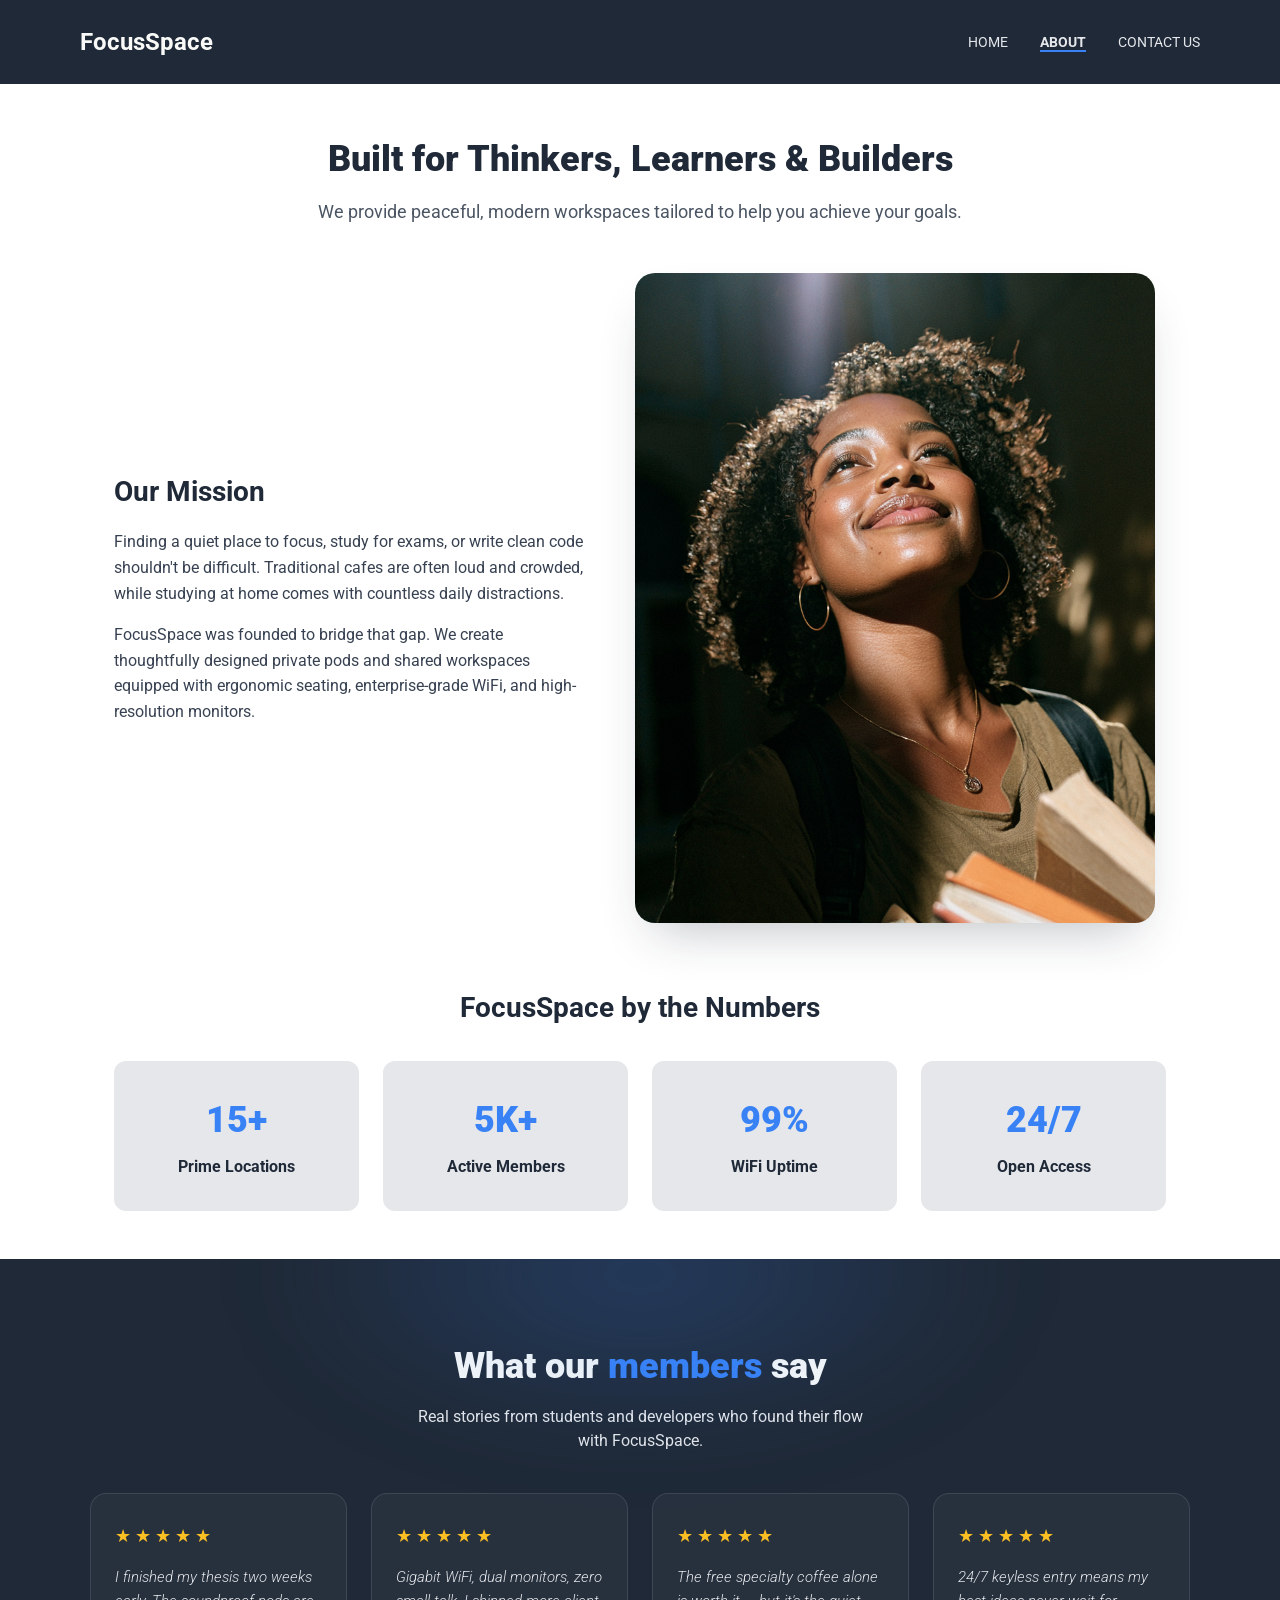
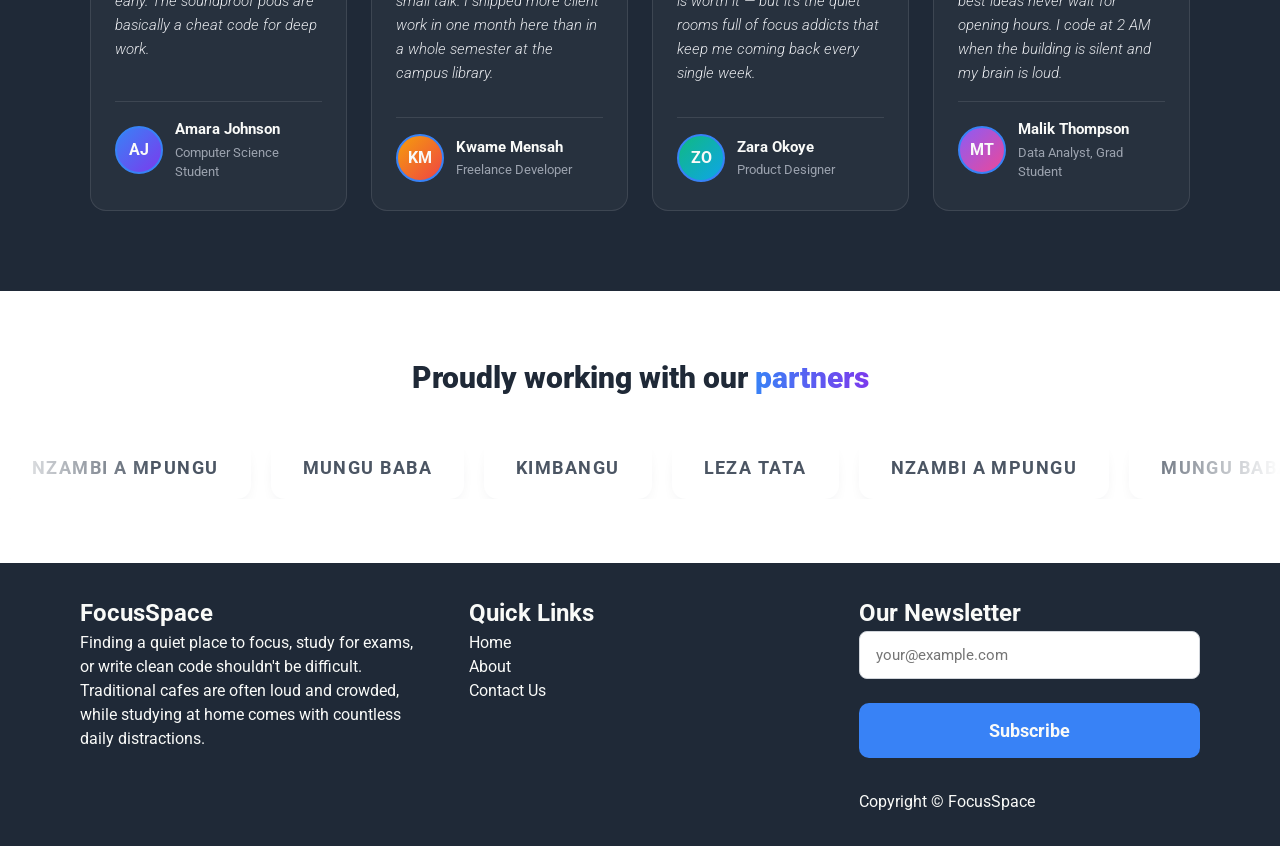
==== commit 0e88cb00: "Update about.html" ====
--- a/about.html
+++ b/about.html
@@ -34,64 +34,66 @@
       </nav>
     </header>
 
-    <main class="page-container">
-      <section class="about-hero">
-        <h1>Built for Thinkers, Learners & Builders</h1>
-        <p>
-          We provide peaceful, modern workspaces tailored to help you achieve
-          your goals.
-        </p>
-      </section>
-
-      <section class="about-content">
-        <div class="about-text">
-          <h2>Our Mission</h2>
+    <main>
+      <div class="page-container">
+        <section class="about-hero">
+          <h1>Built for Thinkers, Learners & Builders</h1>
           <p>
-            Finding a quiet place to focus, study for exams, or write clean code
-            shouldn't be difficult. Traditional cafes are often loud and crowded,
-            while studying at home comes with countless daily distractions.
+            We provide peaceful, modern workspaces tailored to help you achieve
+            your goals.
           </p>
-          <p>
-            FocusSpace was founded to bridge that gap. We create thoughtfully
-            designed private pods and shared workspaces equipped with
-            ergonomic seating, enterprise-grade WiFi, and high-resolution
-            monitors.
-          </p>
-        </div>
-        <div class="about-image">
-          <picture>
-            <source
-              srcset="img/futuristic-home.png"
-              media="(max-width: 600px)"
-            />
-            <img src="img/futuristic-home.png" alt="Workspace interior" />
-          </picture>
-        </div>
-      </section>
-
-      <section class="about-stats-section">
-        <h2>FocusSpace by the Numbers</h2>
-        <div class="stats-cards-container">
-          <div class="stat-card">
-            <h3><span class="stat-counter stat-locations"></span>+</h3>
-            <p>Prime Locations</p>
-          </div>
-          <div class="stat-card">
-            <h3><span class="stat-counter stat-members"></span>K+</h3>
-            <p>Active Members</p>
-          </div>
-          <div class="stat-card">
-            <h3><span class="stat-counter stat-uptime"></span>%</h3>
-            <p>WiFi Uptime</p>
-          </div>
-          <div class="stat-card">
-            <h3>24/7</h3>
-            <p>Open Access</p>
-          </div>
-        </div>
-      </section>
-
-      <!-- Testimonials Section -->
+        </section>
+
+        <section class="about-content">
+          <div class="about-text">
+            <h2>Our Mission</h2>
+            <p>
+              Finding a quiet place to focus, study for exams, or write clean code
+              shouldn't be difficult. Traditional cafes are often loud and crowded,
+              while studying at home comes with countless daily distractions.
+            </p>
+            <p>
+              FocusSpace was founded to bridge that gap. We create thoughtfully
+              designed private pods and shared workspaces equipped with
+              ergonomic seating, enterprise-grade WiFi, and high-resolution
+              monitors.
+            </p>
+          </div>
+          <div class="about-image">
+            <picture>
+              <source
+                srcset="img/futuristic-home.png"
+                media="(max-width: 600px)"
+              />
+              <img src="img/futuristic-home.png" alt="Workspace interior" />
+            </picture>
+          </div>
+        </section>
+
+        <section class="about-stats-section">
+          <h2>FocusSpace by the Numbers</h2>
+          <div class="stats-cards-container">
+            <div class="stat-card">
+              <h3><span class="stat-counter stat-locations"></span>+</h3>
+              <p>Prime Locations</p>
+            </div>
+            <div class="stat-card">
+              <h3><span class="stat-counter stat-members"></span>K+</h3>
+              <p>Active Members</p>
+            </div>
+            <div class="stat-card">
+              <h3><span class="stat-counter stat-uptime"></span>%</h3>
+              <p>WiFi Uptime</p>
+            </div>
+            <div class="stat-card">
+              <h3>24/7</h3>
+              <p>Open Access</p>
+            </div>
+          </div>
+        </section>
+      </div>
+
+      <!-- Testimonials Section (Full Width) -->
       <section class="testimonials-section">
         <h2>What our <span>members</span> say</h2>
         <p class="testimonials-subtitle">
@@ -173,7 +175,7 @@
         </div>
       </section>
 
-      <!-- Partners Section -->
+      <!-- Partners Section (Full Width) -->
       <section class="partners-section">
         <h2>Proudly working with our <span>partners</span></h2>
         <div class="partners-carousel" aria-label="Our partners">
